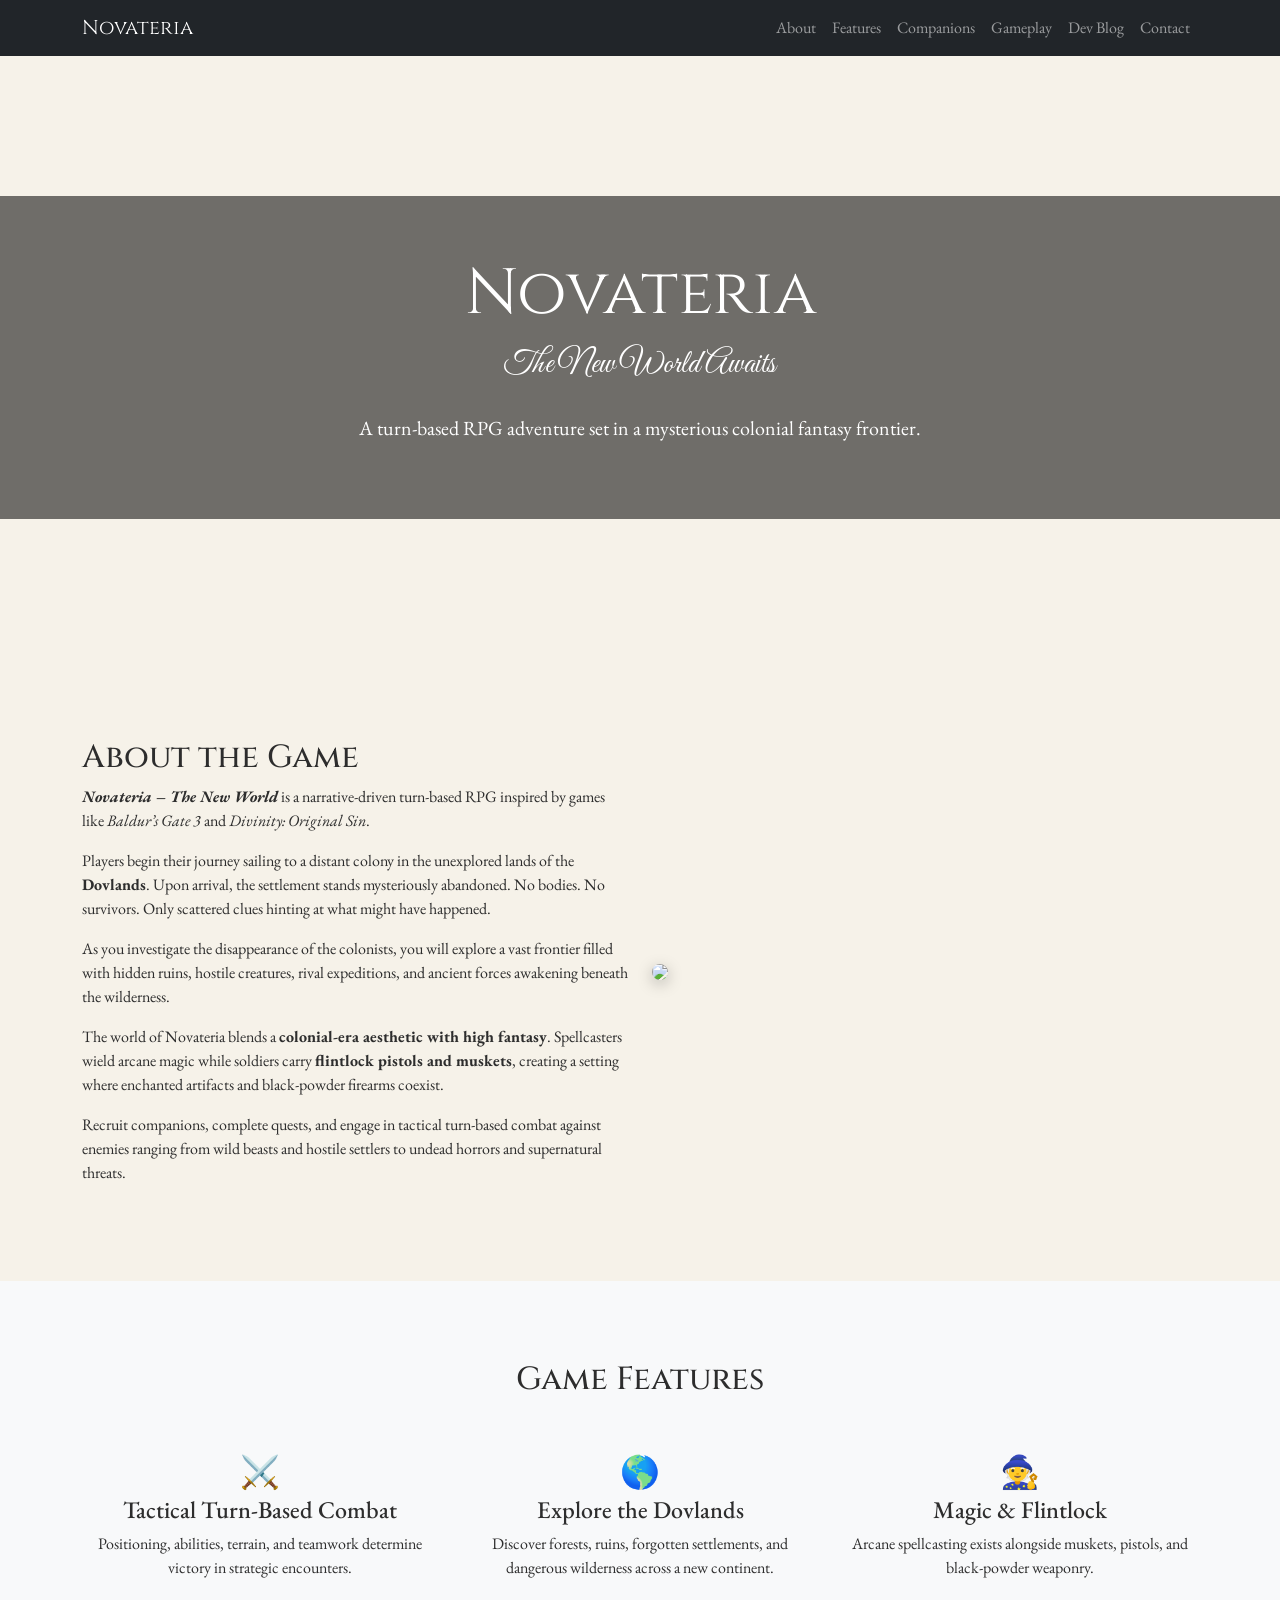
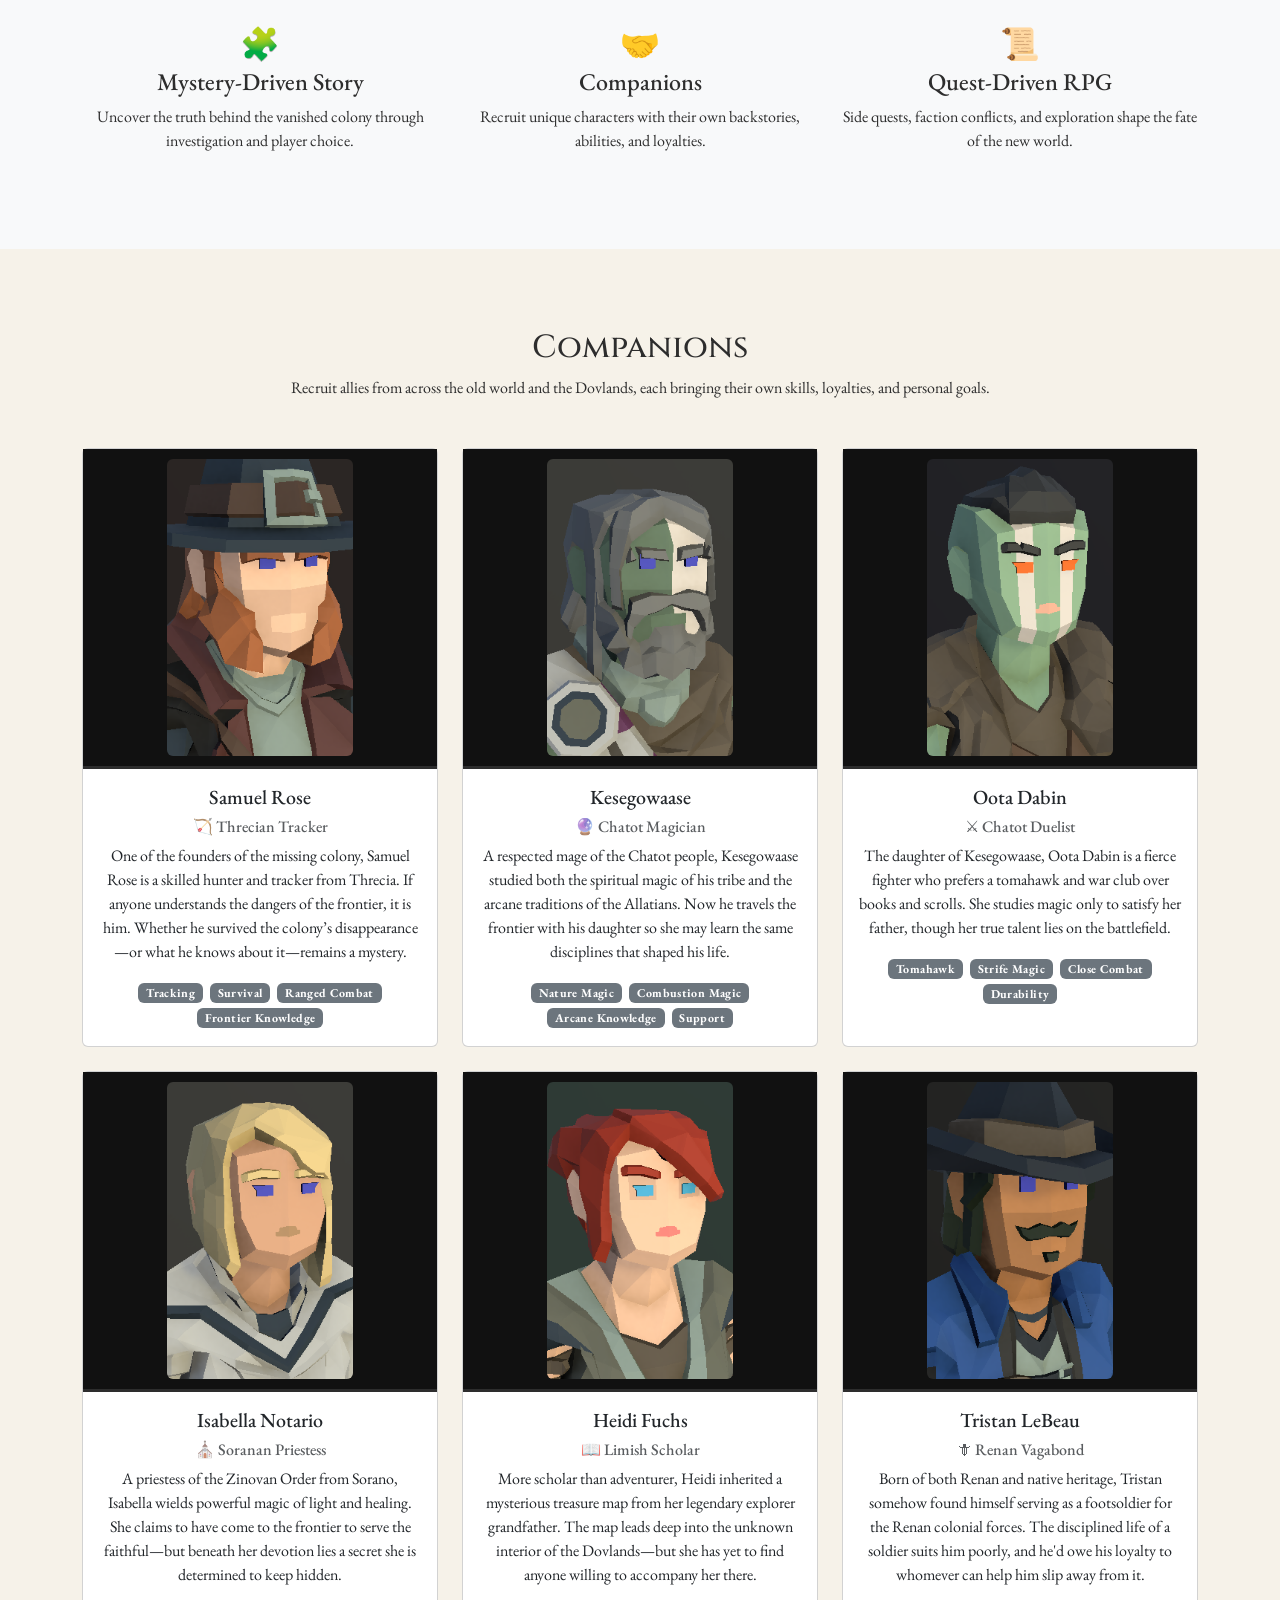
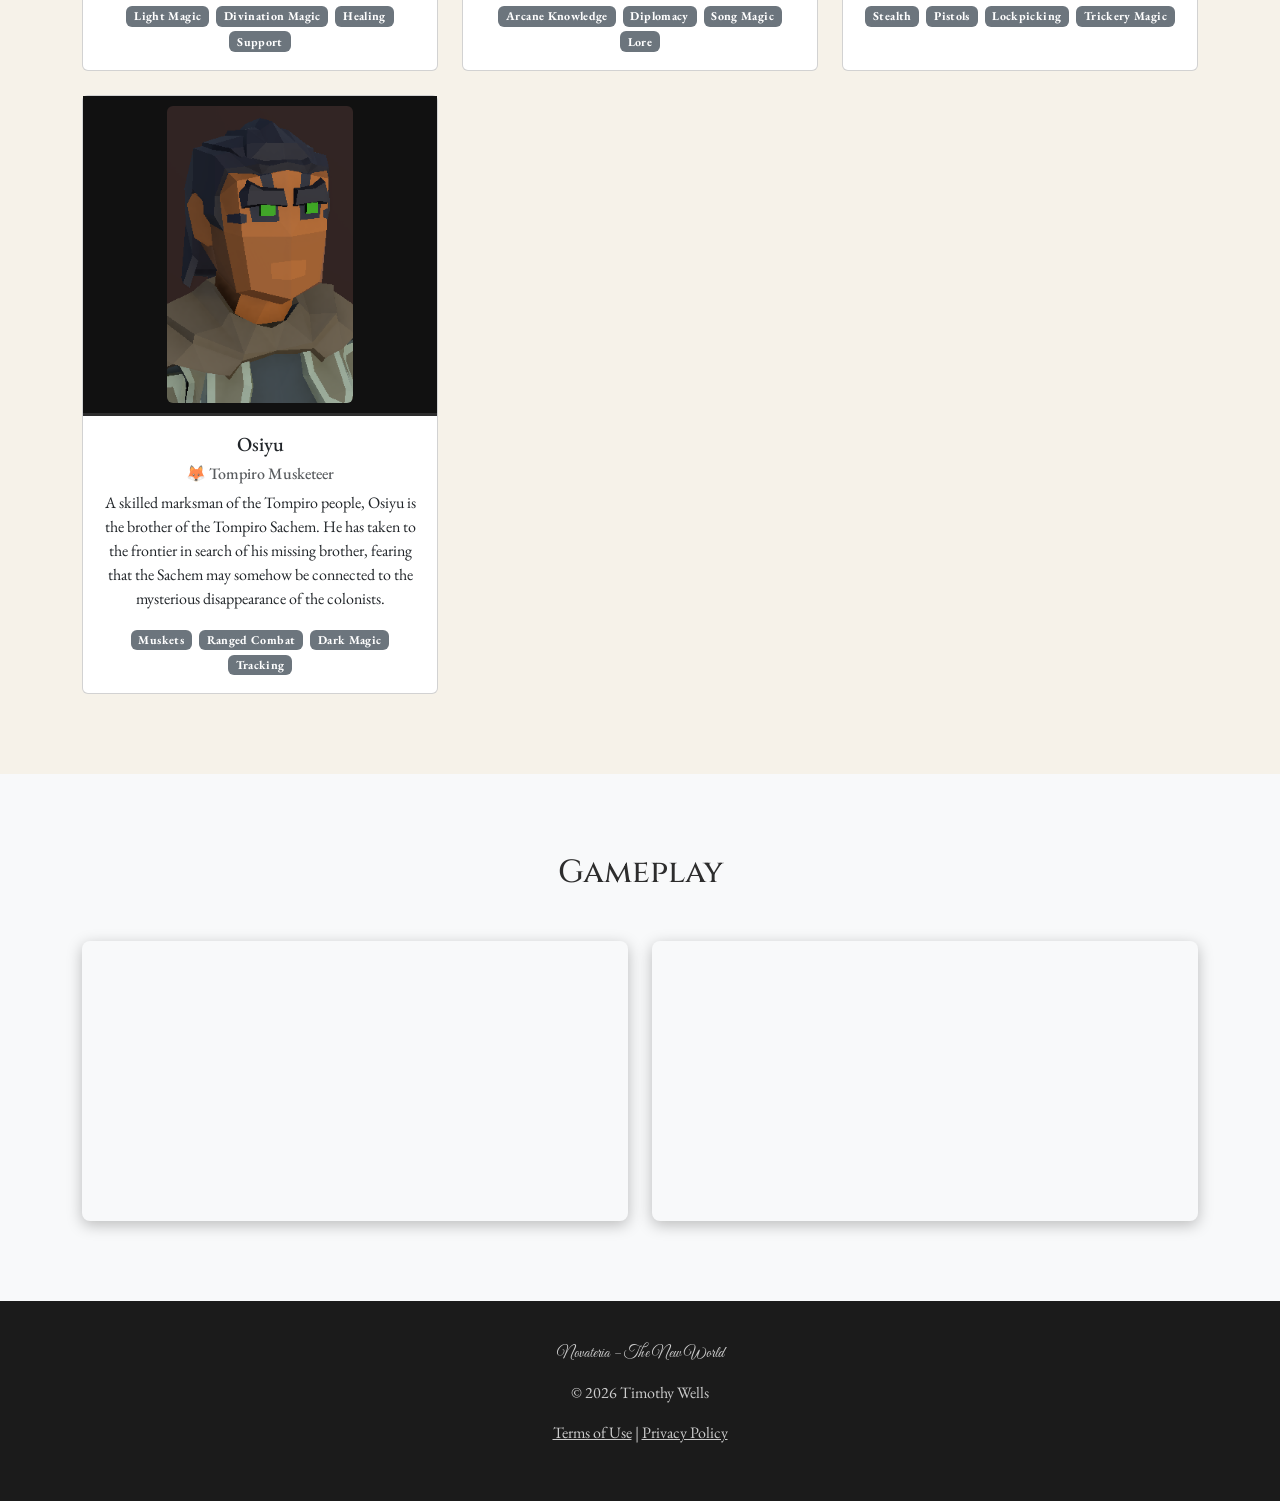
==== index.html @ a92d03b3 "FEATA" ====
<!DOCTYPE html>
<html lang="en">

<head>
    <meta charset="UTF-8">
    <meta name="viewport" content="width=device-width, initial-scale=1">

    <title>Novateria - The New World</title>

    <link href="https://cdn.jsdelivr.net/npm/bootstrap@5.3.2/dist/css/bootstrap.min.css" rel="stylesheet">

    <link
        href="https://fonts.googleapis.com/css2?family=Cinzel:wght@400;700&family=Great+Vibes&family=EB+Garamond:wght@400;600&display=swap"
        rel="stylesheet">

    <link rel="stylesheet" href="main.css">
</head>

<body>

    <!-- NAVBAR -->

    <nav class="navbar navbar-expand-lg navbar-dark bg-dark">
        <div class="container">

            <a class="navbar-brand" href="#">Novateria</a>

            <button class="navbar-toggler" type="button" data-bs-toggle="collapse" data-bs-target="#navmenu">
                <span class="navbar-toggler-icon"></span>
            </button>

            <div class="collapse navbar-collapse" id="navmenu">

                <ul class="navbar-nav ms-auto">
                    <li class="nav-item"><a class="nav-link" href="#about">About</a></li>
                    <li class="nav-item"><a class="nav-link" href="#features">Features</a></li>
                    <li class="nav-item"><a class="nav-link" href="#companions">Companions</a></li>
                    <li class="nav-item"><a class="nav-link" href="#videos">Gameplay</a></li>
                    <li class="nav-item"><a class="nav-link" href="#devblog">Dev Blog</a></li>
                    <li class="nav-item"><a class="nav-link" href="./html/contact.html">Contact</a></li>
                </ul>

            </div>
        </div>
    </nav>

    <!-- HERO -->

    <header class="hero">
        <div class="hero-overlay">

            <h1 class="display-3">Novateria</h1>
            <p class="tagline cursive">The New World Awaits</p>

            <p class="lead mt-4">
                A turn-based RPG adventure set in a mysterious colonial fantasy frontier.
            </p>

        </div>
    </header>

    <!-- ABOUT -->

    <section id="about" class="section">
        <div class="container">

            <div class="row align-items-center">

                <div class="col-md-6">

                    <h2>About the Game</h2>

                    <p>
                        <strong><i>Novateria – The New World</i></strong> is a narrative-driven turn-based RPG inspired
                        by games like <i>Baldur’s Gate 3</i> and <i>Divinity: Original Sin</i>.
                    </p>

                    <p>
                        Players begin their journey sailing to a distant colony in the unexplored lands
                        of the <strong>Dovlands</strong>. Upon arrival, the settlement stands mysteriously
                        abandoned. No bodies. No survivors. Only scattered clues hinting at what might
                        have happened.
                    </p>

                    <p>
                        As you investigate the disappearance of the colonists, you will explore a vast
                        frontier filled with hidden ruins, hostile creatures, rival expeditions, and
                        ancient forces awakening beneath the wilderness.
                    </p>

                    <p>
                        The world of Novateria blends a <b>colonial-era aesthetic with high fantasy</b>.
                        Spellcasters wield arcane magic while soldiers carry <b>flintlock pistols and
                            muskets</b>, creating a setting where enchanted artifacts and black-powder
                        firearms coexist.
                    </p>

                    <p>
                        Recruit companions, complete quests, and engage in tactical turn-based combat
                        against enemies ranging from wild beasts and hostile settlers to undead horrors
                        and supernatural threats.
                    </p>

                </div>

                <div class="col-md-6">
                    <img src="images/gameplay.jpg" class="img-fluid screenshot">
                </div>

            </div>

        </div>
    </section>

    <!-- FEATURES -->
    <section id="features" class="section bg-light">
        <div class="container text-center">
            <h2>Game Features</h2>
            <div class="row mt-5">
                <div class="col-md-4">
                    <div class="feature-icon">⚔️</div>
                    <h4>Tactical Turn-Based Combat</h4>
                    <p>Positioning, abilities, terrain, and teamwork determine victory in strategic encounters.</p>
                </div>
                <div class="col-md-4">
                    <div class="feature-icon">🌎</div>
                    <h4>Explore the Dovlands</h4>
                    <p>Discover forests, ruins, forgotten settlements, and dangerous wilderness across a new continent.
                    </p>
                </div>
                <div class="col-md-4">
                    <div class="feature-icon">🧙</div>
                    <h4>Magic & Flintlock</h4>
                    <p>Arcane spellcasting exists alongside muskets, pistols, and black-powder weaponry.</p>
                </div>
                <div class="col-md-4 mt-4">
                    <div class="feature-icon">🧩</div>
                    <h4>Mystery-Driven Story</h4>
                    <p>Uncover the truth behind the vanished colony through investigation and player choice.</p>
                </div>
                <div class="col-md-4 mt-4">
                    <div class="feature-icon">🤝</div>
                    <h4>Companions</h4>
                    <p>Recruit unique characters with their own backstories, abilities, and loyalties.</p>
                </div>
                <div class="col-md-4 mt-4">
                    <div class="feature-icon">📜</div>
                    <h4>Quest-Driven RPG</h4>
                    <p>Side quests, faction conflicts, and exploration shape the fate of the new world.</p>
                </div>
            </div>
        </div>
    </section>

    <!-- COMPANIONS -->

    <section id="companions" class="section">
        <div class="container text-center">

            <h2>Companions</h2>
            <p class="mb-5">Recruit allies from across the old world and the Dovlands, each bringing their own skills,
                loyalties, and personal goals.</p>

            <div class="row g-4">

                <!-- Samuel Rose -->

                <div class="col-12 col-sm-6 col-lg-4">
                    <div class="card companion-card h-100">

                        <div class="portrait-frame">
                            <img src="img/portrait_samuelrose.png">
                        </div>

                        <div class="card-body">

                            <h5 class="card-title">Samuel Rose</h5>
                            <h6 class="text-muted">🏹 Threcian Tracker</h6>

                            <p class="card-text">
                                One of the founders of the missing colony, Samuel Rose is a skilled hunter and tracker
                                from Threcia.
                                If anyone understands the dangers of the frontier, it is him. Whether he survived the
                                colony’s disappearance
                                —or what he knows about it—remains a mystery.
                            </p>

                            <div class="mt-3">
                                <span class="badge bg-secondary">Tracking</span>
                                <span class="badge bg-secondary">Survival</span>
                                <span class="badge bg-secondary">Ranged Combat</span>
                                <span class="badge bg-secondary">Frontier Knowledge</span>
                            </div>

                        </div>
                    </div>
                </div>

                <!-- Kesegowaase -->

                <div class="col-12 col-sm-6 col-lg-4">
                    <div class="card companion-card h-100">

                        <div class="portrait-frame">
                            <img src="img/portrait_kesegowaase.png">
                        </div>

                        <div class="card-body">

                            <h5 class="card-title">Kesegowaase</h5>
                            <h6 class="text-muted">🔮 Chatot Magician</h6>

                            <p class="card-text">
                                A respected mage of the Chatot people, Kesegowaase studied both the spiritual magic of
                                his tribe and the
                                arcane traditions of the Allatians. Now he travels the frontier with his daughter so she
                                may learn the same
                                disciplines that shaped his life.
                            </p>

                            <div class="mt-3">
                                <span class="badge bg-secondary">Nature Magic</span>
                                <span class="badge bg-secondary">Combustion Magic</span>
                                <span class="badge bg-secondary">Arcane Knowledge</span>
                                <span class="badge bg-secondary">Support</span>
                            </div>

                        </div>
                    </div>
                </div>

                <!-- Oota Dabin -->

                <div class="col-12 col-sm-6 col-lg-4">
                    <div class="card companion-card h-100">

                        <div class="portrait-frame">
                            <img src="img/portrait_ootadabin.png">
                        </div>

                        <div class="card-body">

                            <h5 class="card-title">Oota Dabin</h5>
                            <h6 class="text-muted">⚔ Chatot Duelist</h6>

                            <p class="card-text">
                                The daughter of Kesegowaase, Oota Dabin is a fierce fighter who prefers a tomahawk and
                                war club over books
                                and scrolls. She studies magic only to satisfy her father, though her true talent lies
                                on the battlefield.
                            </p>

                            <div class="mt-3">
                                <span class="badge bg-secondary">Tomahawk</span>
                                <span class="badge bg-secondary">Strife Magic</span>
                                <span class="badge bg-secondary">Close Combat</span>
                                <span class="badge bg-secondary">Durability</span>
                            </div>

                        </div>
                    </div>
                </div>

                <!-- Isabella -->

                <div class="col-12 col-sm-6 col-lg-4">
                    <div class="card companion-card h-100">

                        <div class="portrait-frame">
                            <img src="img/portrait_isabellanotario.png">
                        </div>

                        <div class="card-body">

                            <h5 class="card-title">Isabella Notario</h5>
                            <h6 class="text-muted">⛪ Soranan Priestess</h6>

                            <p class="card-text">
                                A priestess of the Zinovan Order from Sorano, Isabella wields powerful magic of light
                                and healing.
                                She claims to have come to the frontier to serve the faithful—but beneath her devotion
                                lies a secret
                                she is determined to keep hidden.
                            </p>

                            <div class="mt-3">
                                <span class="badge bg-secondary">Light Magic</span>
                                <span class="badge bg-secondary">Divination Magic</span>
                                <span class="badge bg-secondary">Healing</span>
                                <span class="badge bg-secondary">Support</span>
                            </div>

                        </div>
                    </div>
                </div>

                <!-- Heidi -->

                <div class="col-12 col-sm-6 col-lg-4">
                    <div class="card companion-card h-100">

                        <div class="portrait-frame">
                            <img src="img/portrait_heidifuchs.png">
                        </div>

                        <div class="card-body">

                            <h5 class="card-title">Heidi Fuchs</h5>
                            <h6 class="text-muted">📖 Limish Scholar</h6>

                            <p class="card-text">
                                More scholar than adventurer, Heidi inherited a mysterious treasure map from her
                                legendary explorer
                                grandfather. The map leads deep into the unknown interior of the Dovlands—but she has
                                yet to find
                                anyone willing to accompany her there.
                            </p>

                            <div class="mt-3">
                                <span class="badge bg-secondary">Arcane Knowledge</span>
                                <span class="badge bg-secondary">Diplomacy</span>
                                <span class="badge bg-secondary">Song Magic</span>
                                <span class="badge bg-secondary">Lore</span>
                            </div>

                        </div>
                    </div>
                </div>

                <!-- Tristan -->

                <div class="col-12 col-sm-6 col-lg-4">
                    <div class="card companion-card h-100">

                        <div class="portrait-frame">
                            <img src="img/portrait_tristanlebeau.png">
                        </div>

                        <div class="card-body">

                            <h5 class="card-title">Tristan LeBeau</h5>
                            <h6 class="text-muted">🗡 Renan Vagabond</h6>

                            <p class="card-text">
                                Born of both Renan and native heritage, Tristan somehow found himself serving as a
                                footsoldier
                                for the Renan colonial forces. The disciplined life of a soldier suits him poorly, and
                                he'd owe his loyalty to whomever can help him slip away from it.
                            </p>

                            <div class="mt-3">
                                <span class="badge bg-secondary">Stealth</span>
                                <span class="badge bg-secondary">Pistols</span>
                                <span class="badge bg-secondary">Lockpicking</span>
                                <span class="badge bg-secondary">Trickery Magic</span>
                            </div>

                        </div>
                    </div>
                </div>

                <!-- Osiyu -->

                <div class="col-12 col-sm-6 col-lg-4">
                    <div class="card companion-card h-100">

                        <div class="portrait-frame">
                            <img src="img/portrait_osiyu.png">
                        </div>

                        <div class="card-body">

                            <h5 class="card-title">Osiyu</h5>
                            <h6 class="text-muted">🦊 Tompiro Musketeer</h6>

                            <p class="card-text">
                                A skilled marksman of the Tompiro people, Osiyu is the brother of the Tompiro Sachem.
                                He has taken to the frontier in search of his missing brother, fearing that the Sachem
                                may somehow be connected to the mysterious disappearance of the colonists.
                            </p>

                            <div class="mt-3">
                                <span class="badge bg-secondary">Muskets</span>
                                <span class="badge bg-secondary">Ranged Combat</span>
                                <span class="badge bg-secondary">Dark Magic</span>
                                <span class="badge bg-secondary">Tracking</span>
                            </div>

                        </div>
                    </div>
                </div>

            </div>
        </div>
    </section>

    <!-- GAMEPLAY VIDEOS -->

    <section id="videos" class="section bg-light">
        <div class="container text-center">

            <h2>Gameplay</h2>

            <div class="row mt-5">

                <div class="col-md-6">
                    <div class="video-frame">
                        <video class="w-100" autoplay muted loop playsinline>
                            <source src="videos/gameplay1.mp4" type="video/mp4">
                        </video>
                    </div>
                </div>

                <div class="col-md-6">
                    <div class="video-frame">
                        <video class="w-100" autoplay muted loop playsinline>
                            <source src="videos/gameplay2.mp4" type="video/mp4">
                        </video>
                    </div>
                </div>

            </div>

        </div>
    </section>

    <!-- DEV BLOG -->

    <!-- <section id="devblog" class="section">
<div class="container">

<h2 class="text-center">Development Blog</h2>

<div class="row mt-5">

<div class="col-md-4">
<div class="card blog-card">
<img src="images/dev1.jpg" class="card-img-top">
<div class="card-body">
<h5 class="card-title">Designing the Dovlands</h5>
<p class="card-text">How the game's world blends colonial exploration with fantasy magic.</p>
</div>
</div>
</div>

<div class="col-md-4">
<div class="card blog-card">
<img src="images/dev2.jpg" class="card-img-top">
<div class="card-body">
<h5 class="card-title">Building Turn-Based Combat</h5>
<p class="card-text">A look at the systems behind positioning, abilities, and tactics.</p>
</div>
</div>
</div>

<div class="col-md-4">
<div class="card blog-card">
<img src="images/dev3.jpg" class="card-img-top">
<div class="card-body">
<h5 class="card-title">Companion Writing</h5>
<p class="card-text">How companions are designed to shape the narrative.</p>
</div>
</div>
</div>

</div>

</div>
</section> -->

    <!-- FOOTER -->

    <footer>
        <div class="container text-center">

            <p class="cursive">Novateria – The New World</p>
            <p>© 2026 Timothy Wells</p>
            <p><a href='./html/terms.html'>Terms of Use</a> | <a href='./html/privacy.html'>Privacy Policy</a></p>

        </div>
    </footer>

    <script src="https://code.jquery.com/jquery-3.7.1.min.js"></script>
    <script src="https://cdn.jsdelivr.net/npm/bootstrap@5.3.2/dist/js/bootstrap.bundle.min.js"></script>

    <script src="./script.js">
    </script>

</body>

</html>
---- main.css ----
body{
    font-family:'EB Garamond', serif;
    background:#f6f2e9;
    color:#2d2d2d;
}

h1,h2,h3{
    font-family:'Cinzel', serif;
}

.cursive{
    font-family:'Great Vibes', cursive;
}

.hero{
    background-image:url("img/hero.jpg");
    background-size:cover;
    background-position:center;
    color:white;
    padding:140px 0;
    text-align:center;
}

.hero-overlay{
    background:rgba(0,0,0,0.55);
    padding:60px;
}

.section{
    padding:80px 0;
}

.screenshot{
    border-radius:8px;
    box-shadow:0 4px 15px rgba(0,0,0,0.25);
}

.video-frame{
    border-radius:8px;
    overflow:hidden;
    box-shadow:0 4px 15px rgba(0,0,0,0.25);
}

.feature-icon{
    font-size:2rem;
}

.companion-card img{
    border-radius:6px;
}

footer{
    background:#1b1b1b;
    color:#ccc;
    padding:40px;
}
footer a {
    color:#ccc;
}

.navbar-brand{
    font-family:'Cinzel', serif;
}

.tagline{
    font-size:2rem;
}

.blog-card{
    border:none;
    box-shadow:0 4px 15px rgba(0,0,0,0.15);
}

.companion-card .badge{
margin:2px;
font-size:0.75rem;
letter-spacing:0.03em;
}

/* Portrait frame */
.companion-card .portrait-frame{
height:320px;
background:#111;
display:flex;
align-items:center;
justify-content:center;
padding:10px;
}

/* Portrait image behavior */
.companion-card .portrait-frame img{
height:100%;
width:auto;
max-width:100%;
object-fit:contain;
border-radius:6px;
}

.portrait-frame{
border-bottom:3px solid #2d2d2d;
}

#contact .card{
border:none;
box-shadow:0 4px 15px rgba(0,0,0,0.15);
}
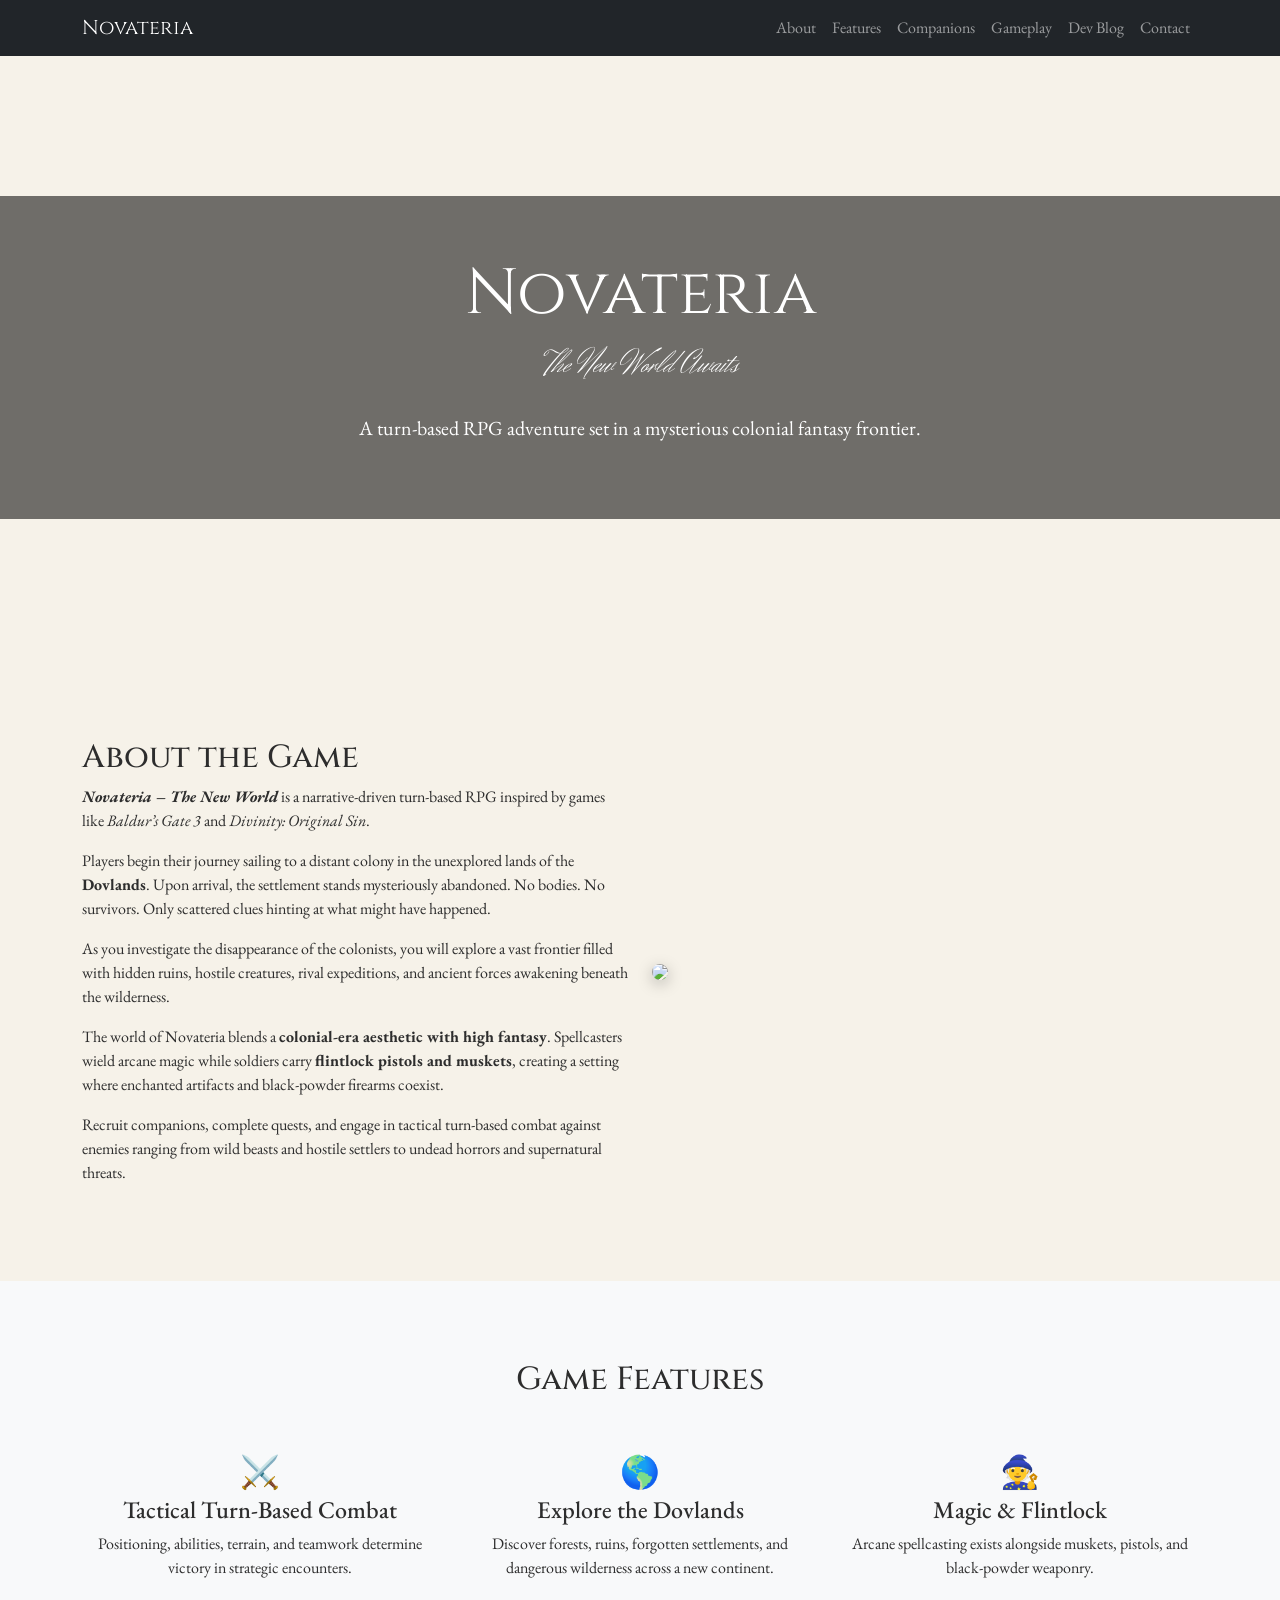
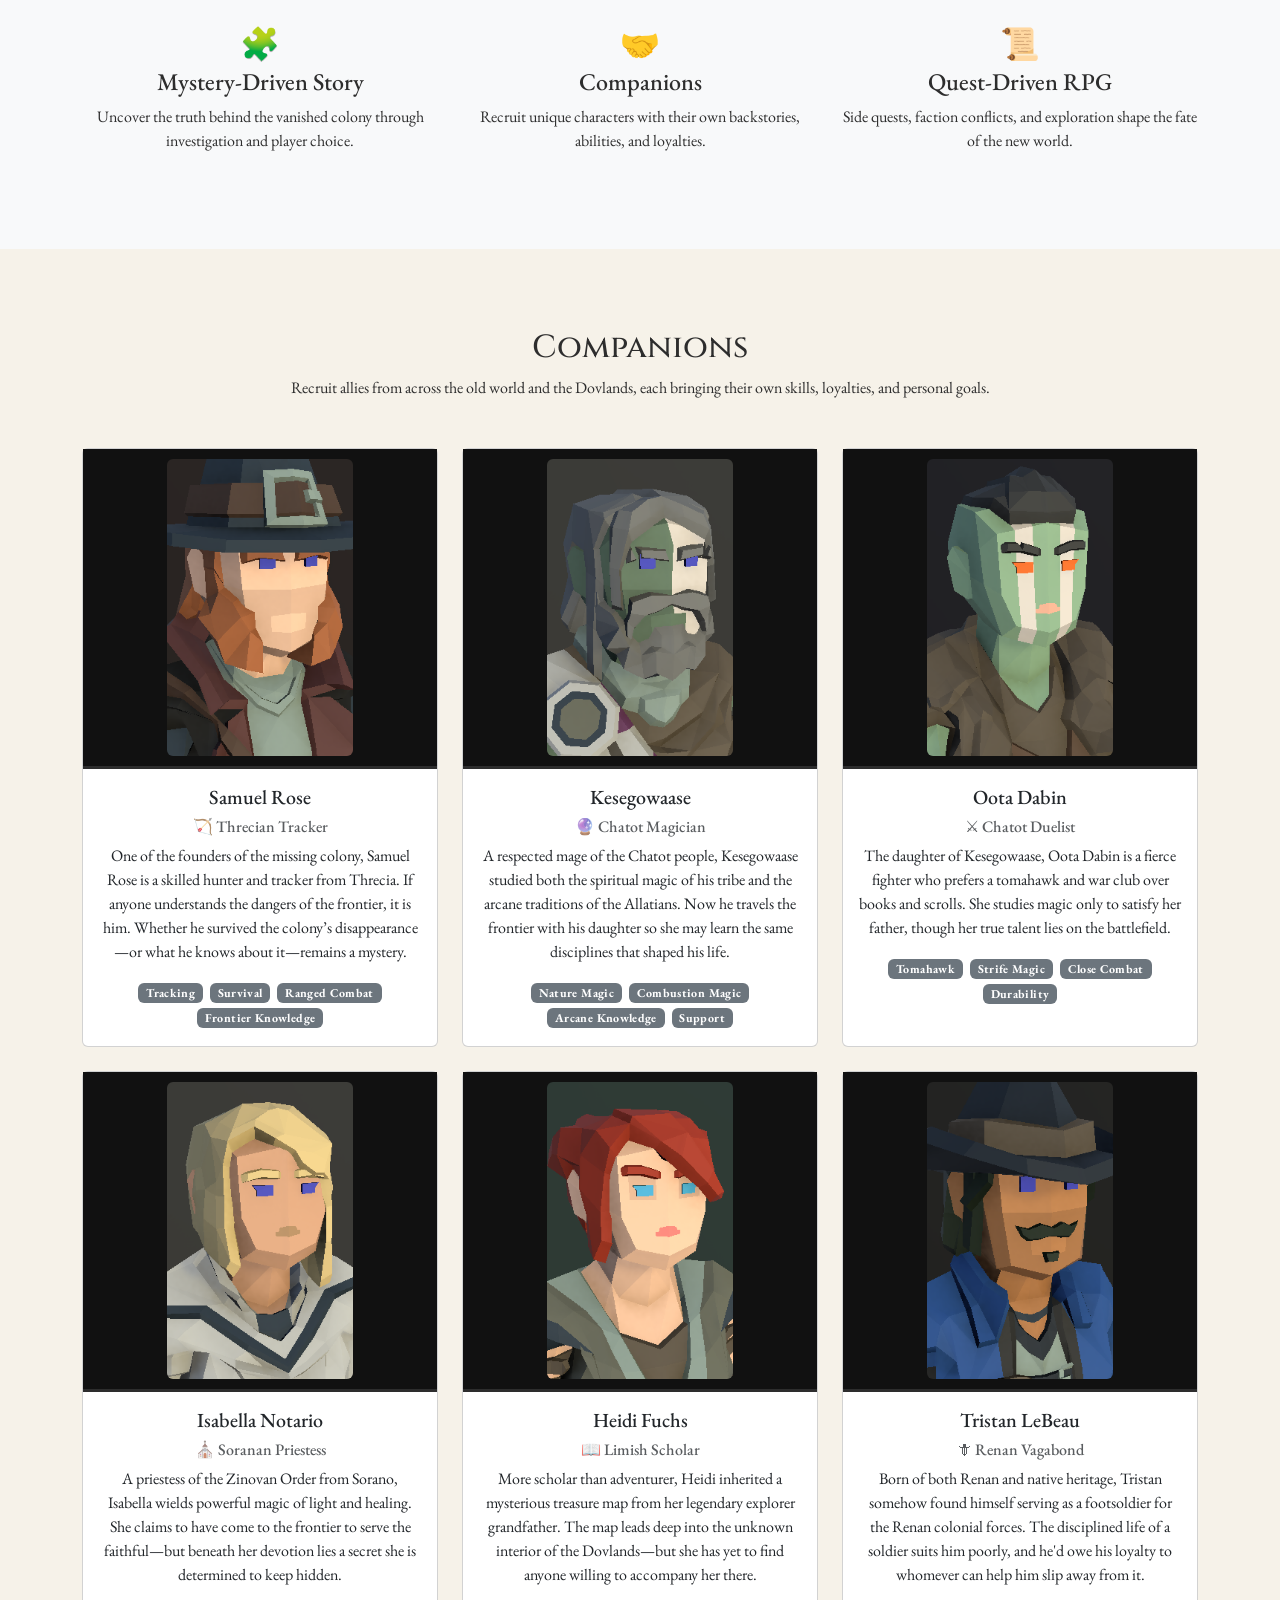
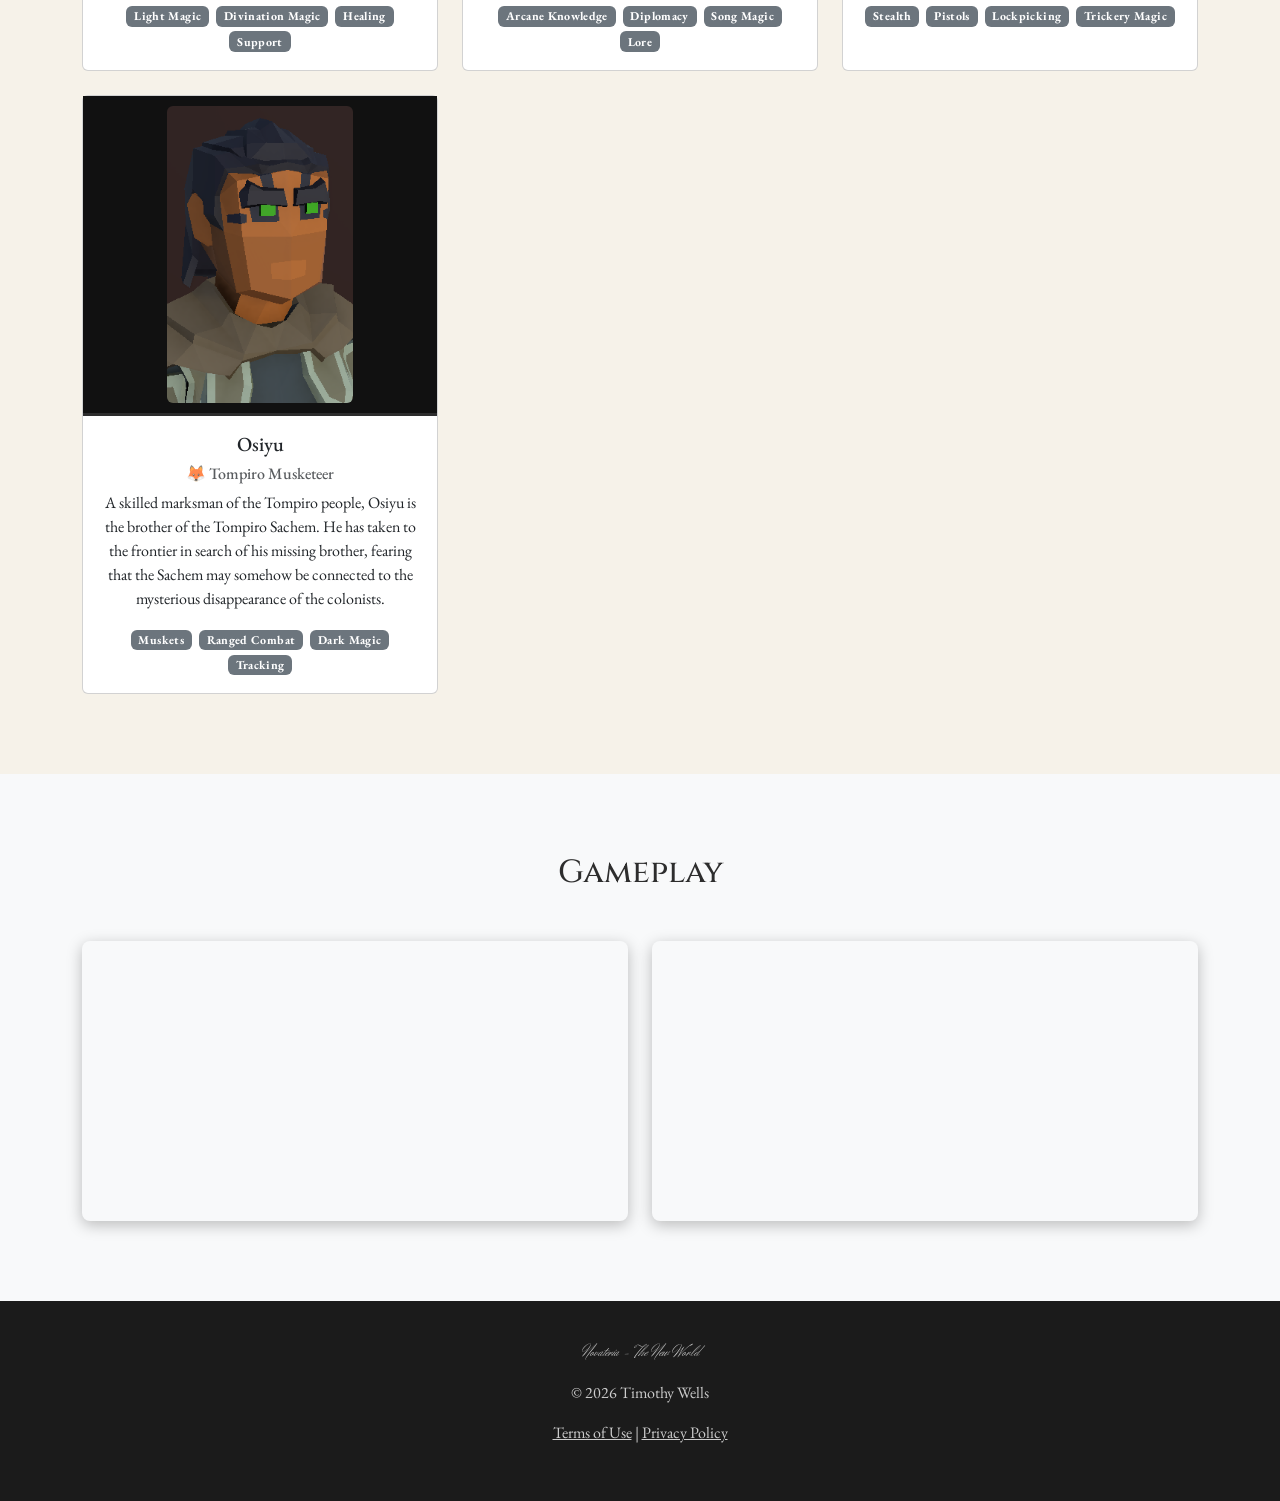
==== commit 42b0063c: "font" ====
--- a/index.html
+++ b/index.html
@@ -9,9 +9,7 @@
 
     <link href="https://cdn.jsdelivr.net/npm/bootstrap@5.3.2/dist/css/bootstrap.min.css" rel="stylesheet">
 
-    <link
-        href="https://fonts.googleapis.com/css2?family=Cinzel:wght@400;700&family=Great+Vibes&family=EB+Garamond:wght@400;600&display=swap"
-        rel="stylesheet">
+<link href="https://fonts.googleapis.com/css2?family=Cinzel:wght@400;700&family=Herr+Von+Muellerhoff&family=EB+Garamond:wght@400;600&display=swap" rel="stylesheet">
 
     <link rel="stylesheet" href="main.css">
 </head>
--- a/main.css
+++ b/main.css
@@ -10,7 +10,7 @@
 }
 
 .cursive{
-    font-family:'Great Vibes', cursive;
+    font-family:'Herr Von Muellerhoff', cursive;
 }
 
 .hero{
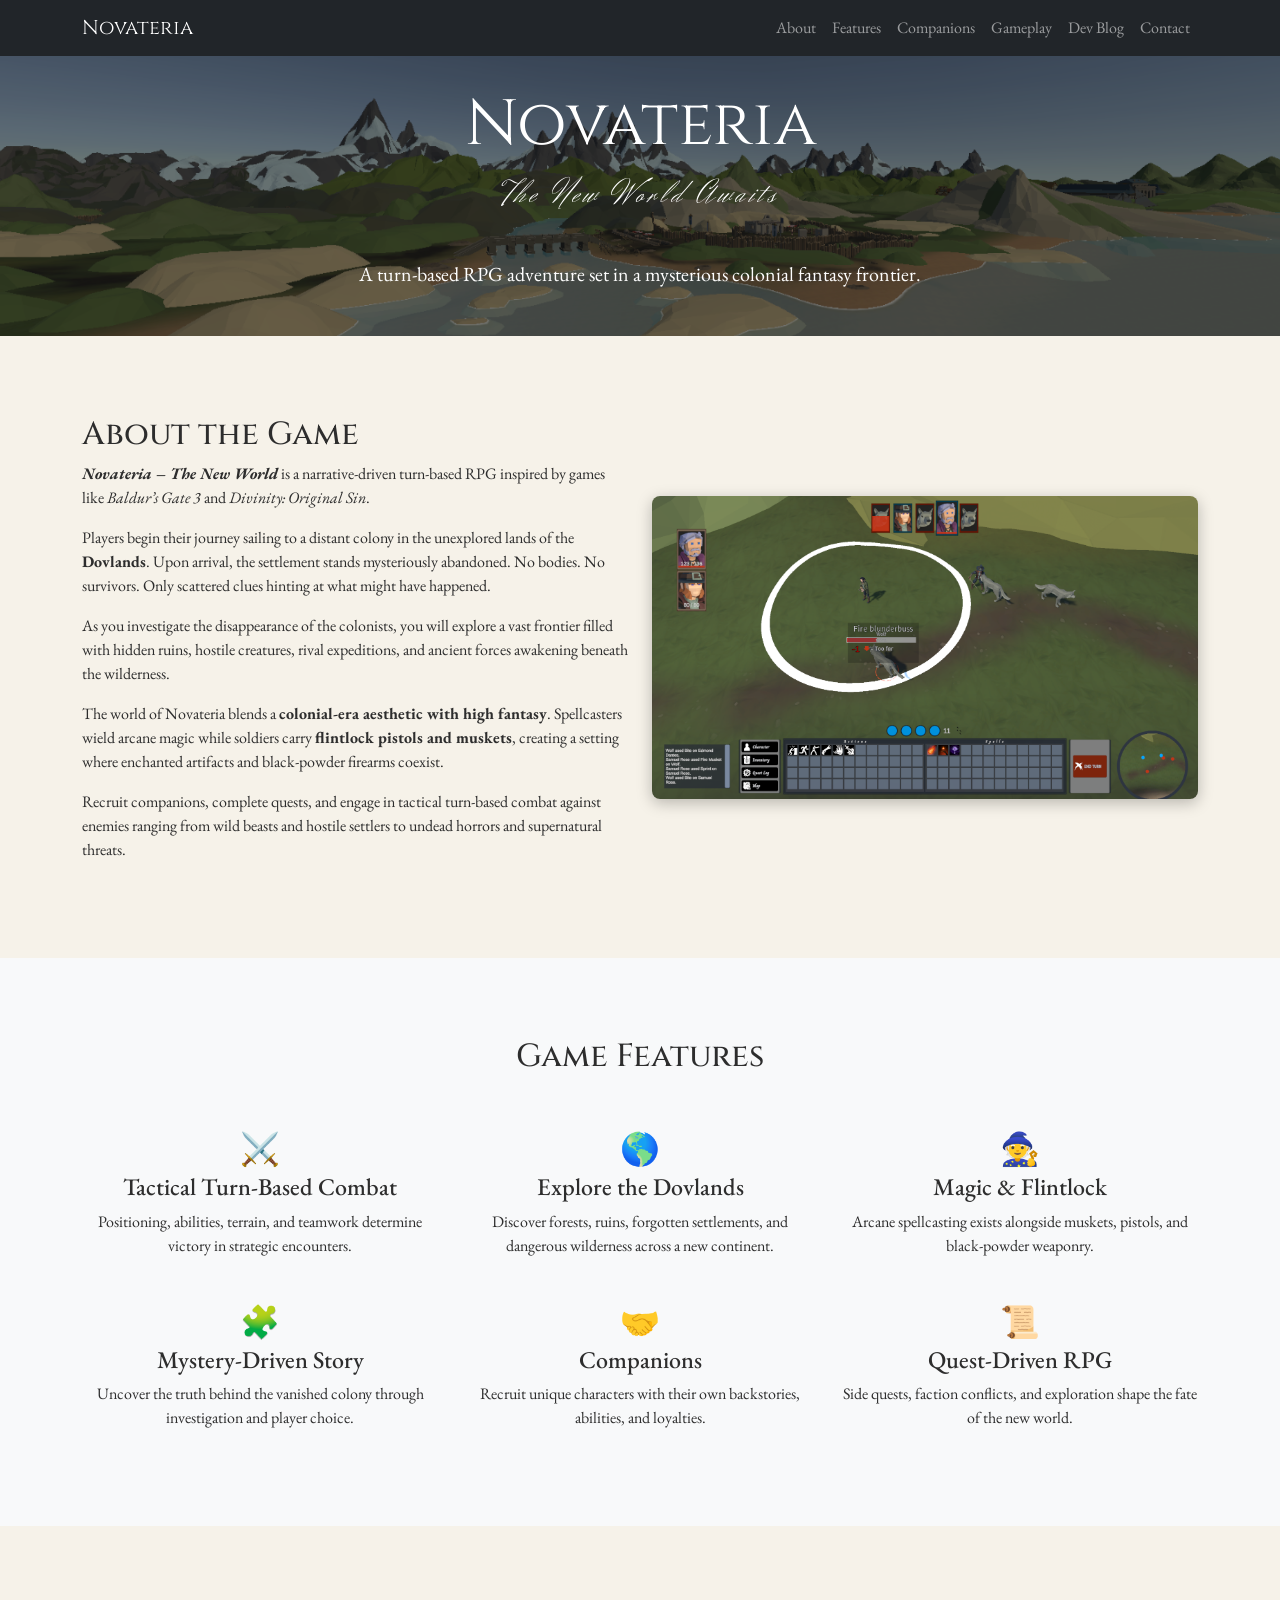
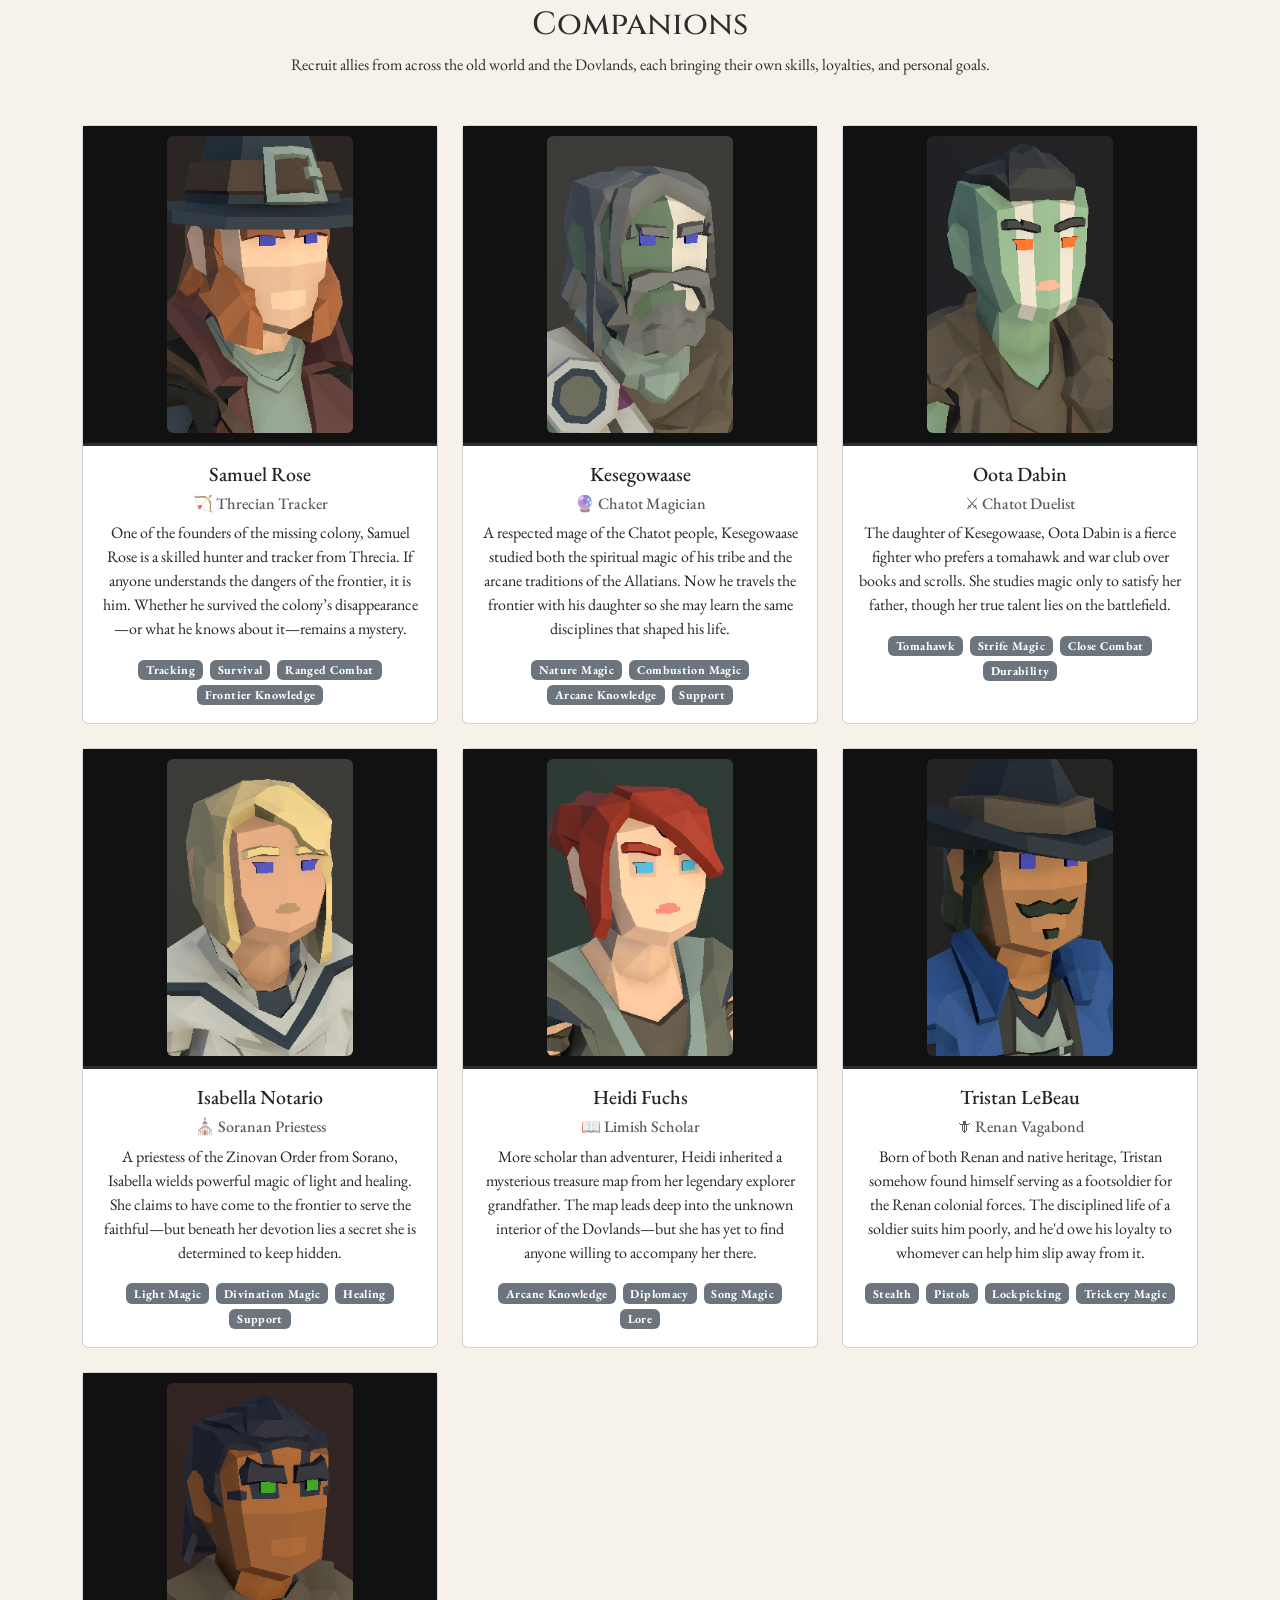
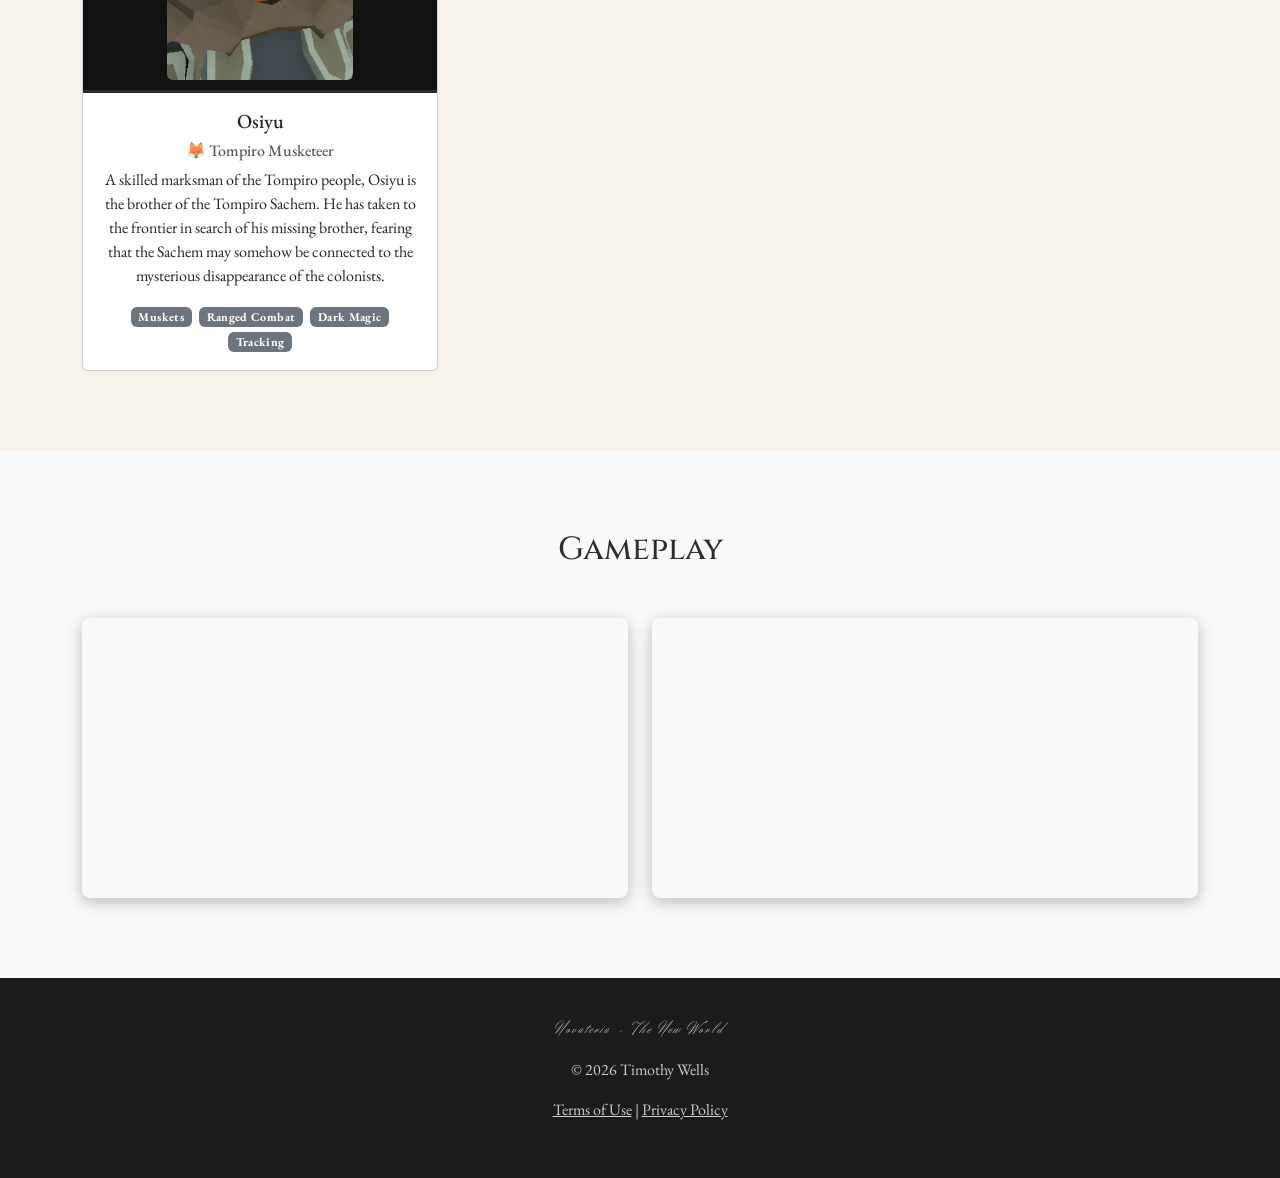
==== commit 8624bbd2: "vids & img" ====
--- a/index.html
+++ b/index.html
@@ -102,7 +102,7 @@
                 </div>
 
                 <div class="col-md-6">
-                    <img src="images/gameplay.jpg" class="img-fluid screenshot">
+                    <img src="img/screenshot4.png" class="img-fluid screenshot">
                 </div>
 
             </div>
@@ -404,7 +404,7 @@
                 <div class="col-md-6">
                     <div class="video-frame">
                         <video class="w-100" autoplay muted loop playsinline>
-                            <source src="videos/gameplay1.mp4" type="video/mp4">
+                            <source src="vid/storydemo1.mov" type="video/mp4">
                         </video>
                     </div>
                 </div>
@@ -412,7 +412,7 @@
                 <div class="col-md-6">
                     <div class="video-frame">
                         <video class="w-100" autoplay muted loop playsinline>
-                            <source src="videos/gameplay2.mp4" type="video/mp4">
+                            <source src="vid/mechdemo1.mov" type="video/mp4">
                         </video>
                     </div>
                 </div>
--- a/main.css
+++ b/main.css
@@ -11,19 +11,34 @@
 
 .cursive{
     font-family:'Herr Von Muellerhoff', cursive;
+    letter-spacing: 0.13em;
 }
 
 .hero{
-    background-image:url("img/hero.jpg");
+    background-image:url("img/screenshot3.png");
     background-size:cover;
     background-position:center;
     color:white;
+    text-align:center;
+
+    position:relative;
     padding:140px 0;
-    text-align:center;
 }
 
 .hero-overlay{
     background:rgba(0,0,0,0.55);
+
+    position:absolute;
+    top:0;
+    left:0;
+    width:100%;
+    height:100%;
+
+    display:flex;
+    flex-direction:column;
+    justify-content:center;
+    align-items:center;
+
     padding:60px;
 }
 
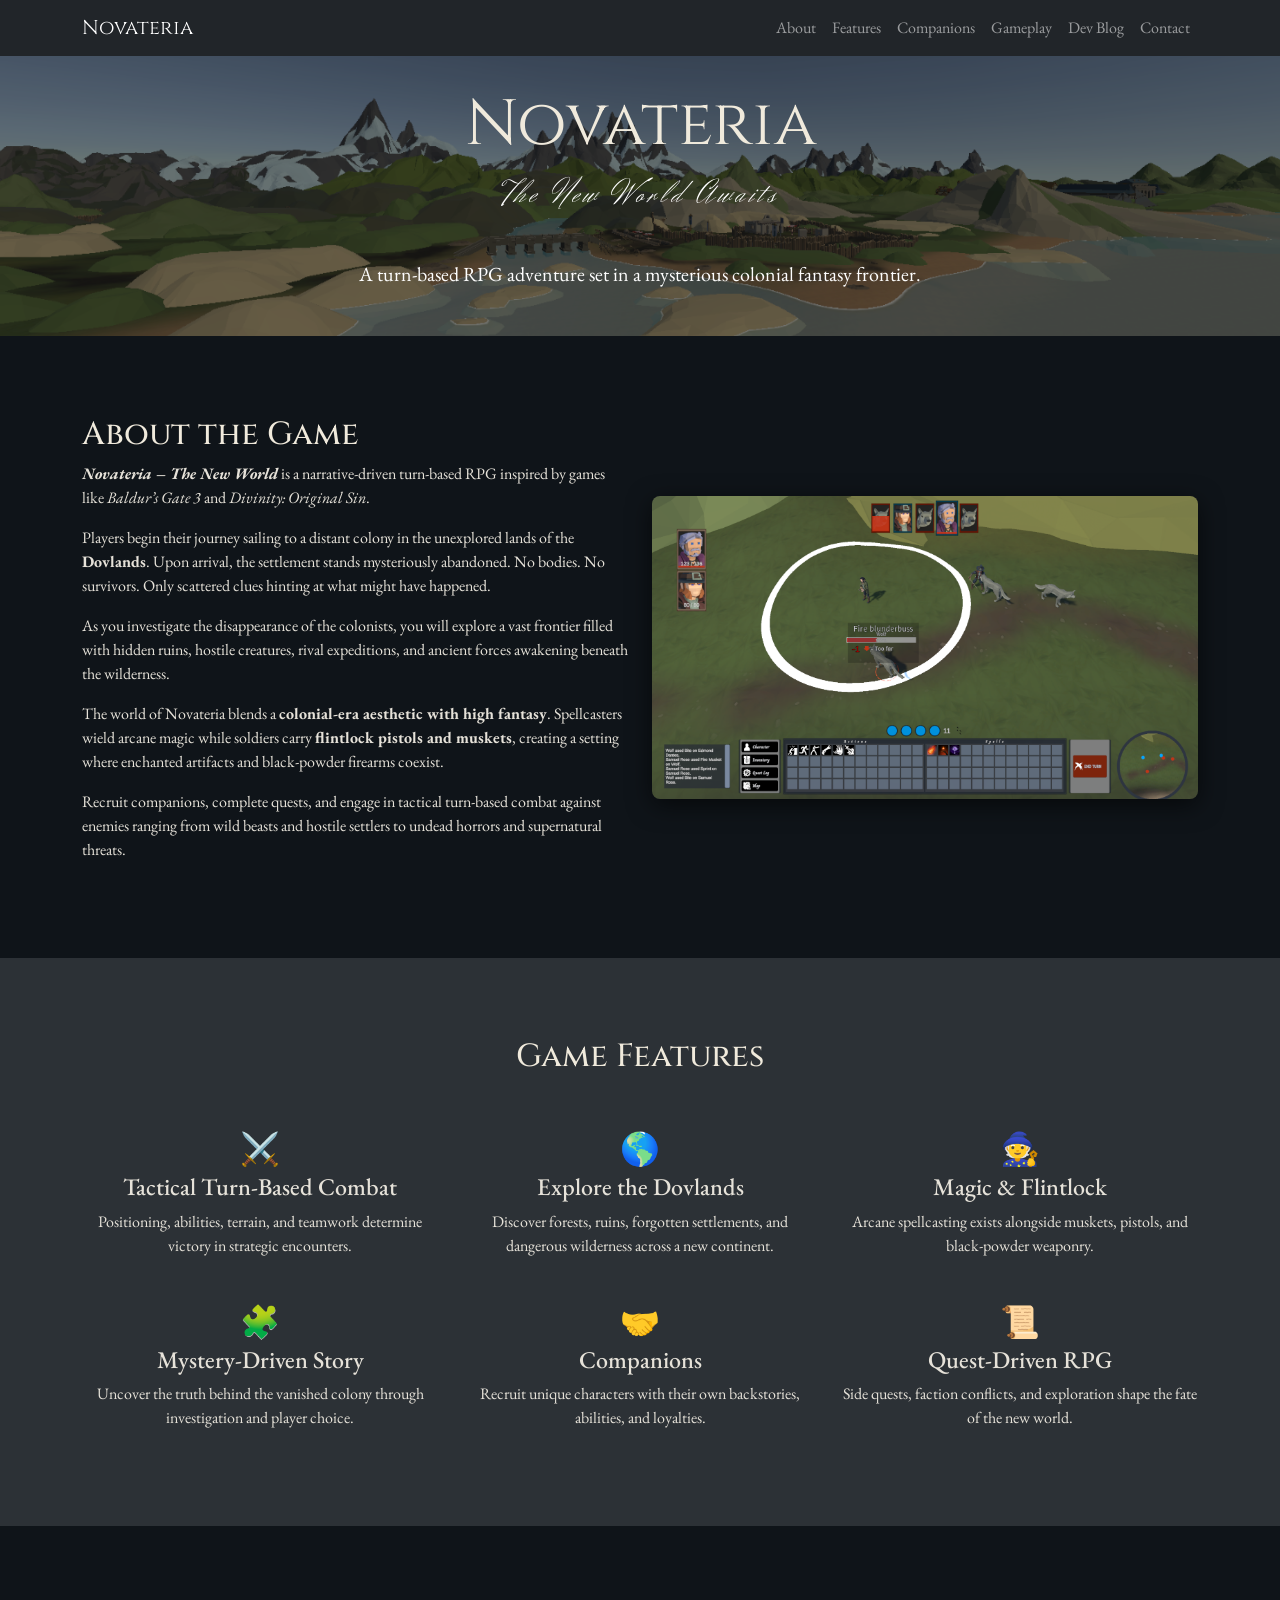
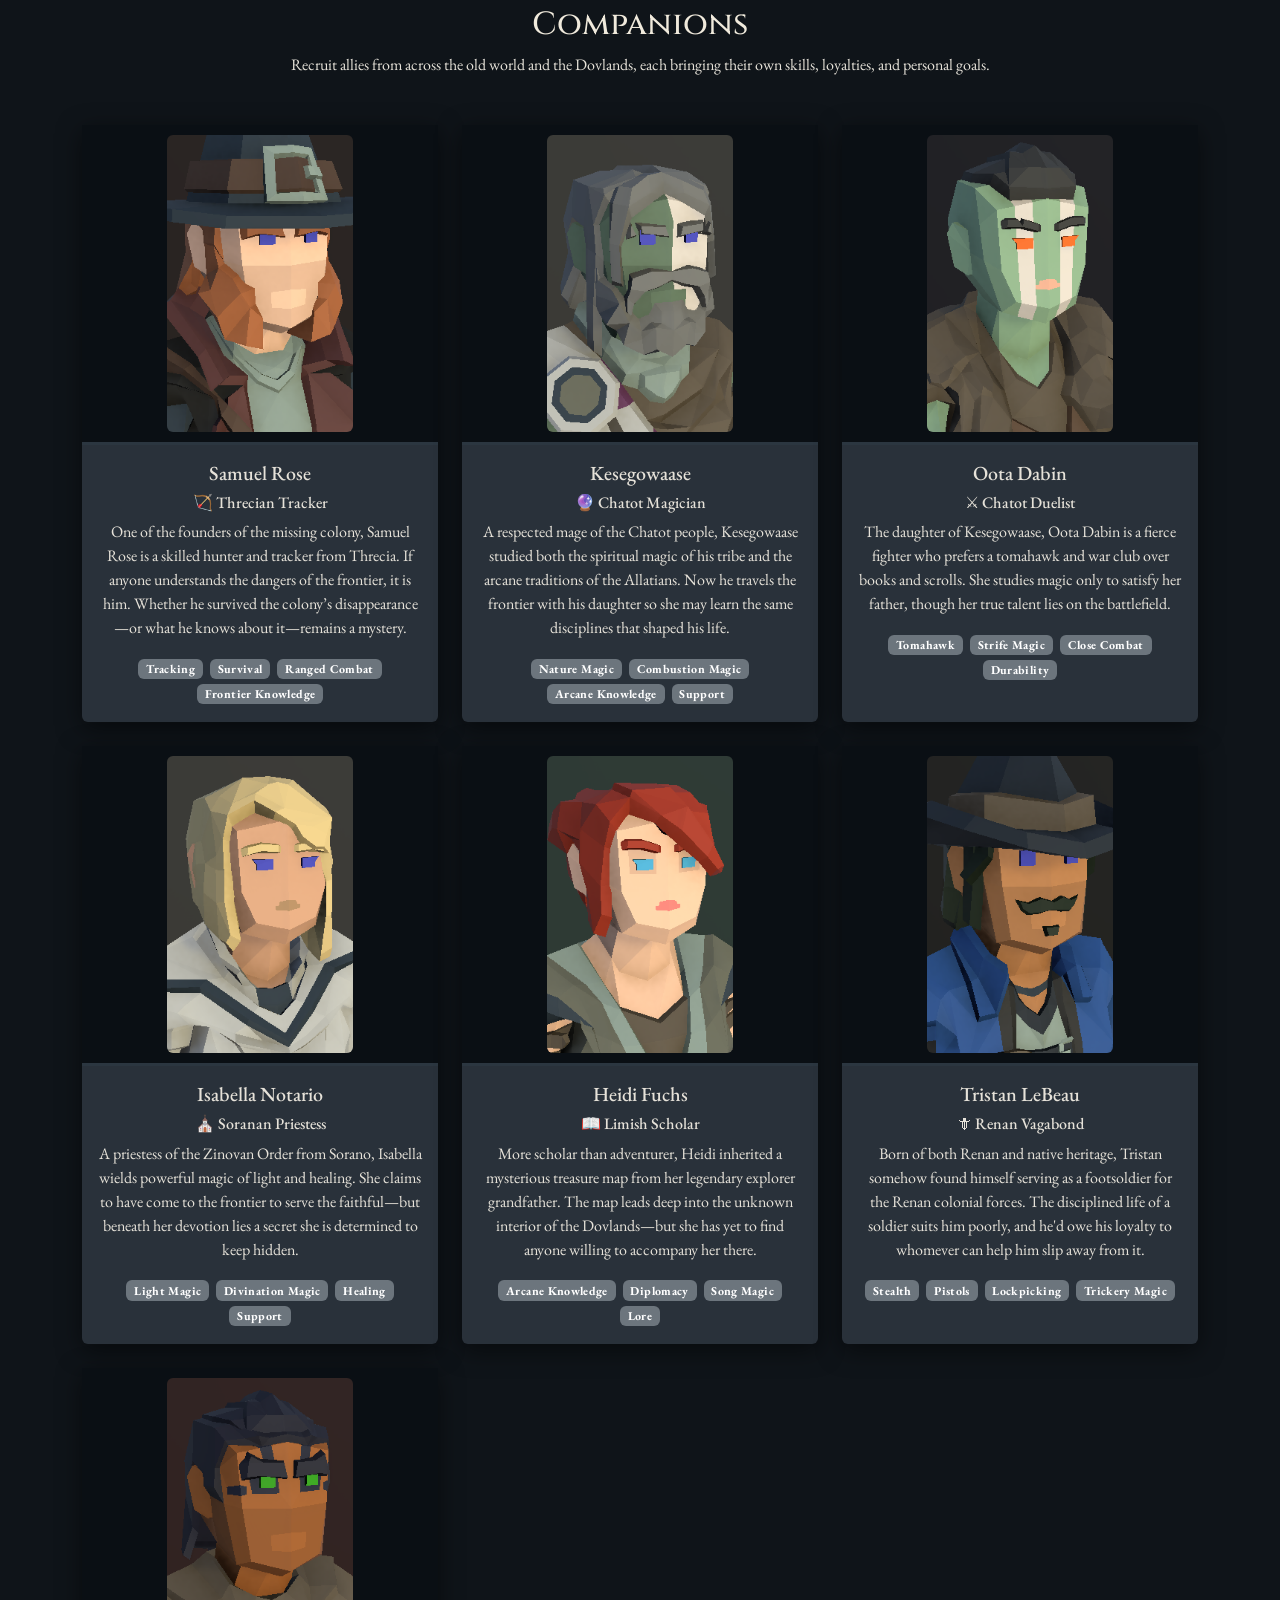
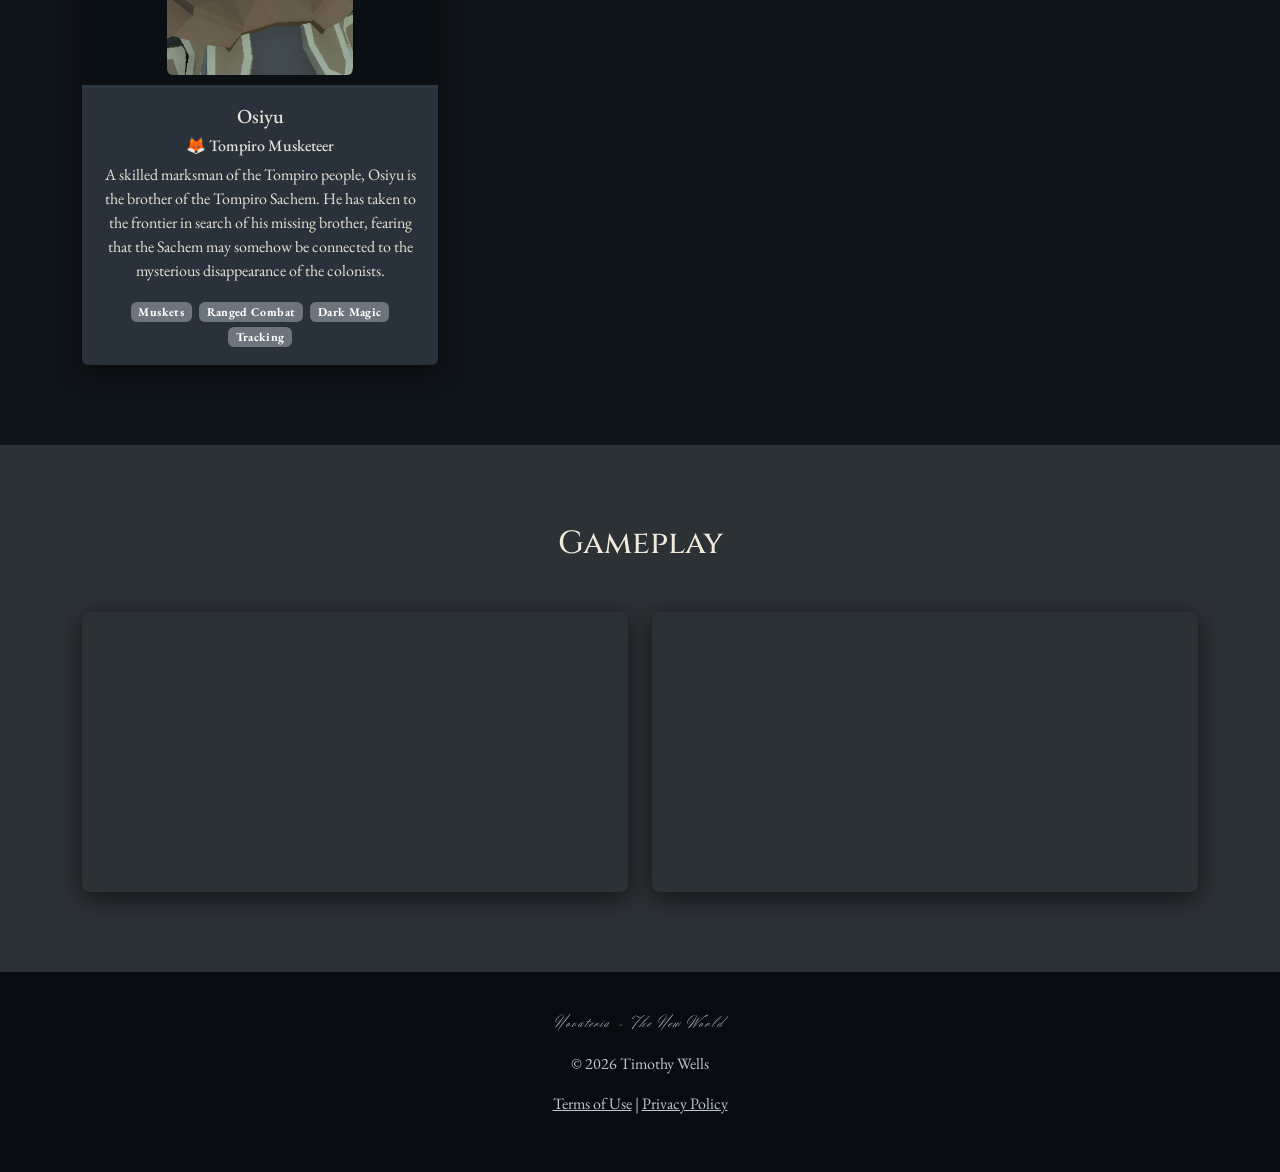
==== commit a9b3ec4b: "so it goes" ====
--- a/index.html
+++ b/index.html
@@ -111,7 +111,7 @@
     </section>
 
     <!-- FEATURES -->
-    <section id="features" class="section bg-light">
+    <section id="features" class="section">
         <div class="container text-center">
             <h2>Game Features</h2>
             <div class="row mt-5">
@@ -173,7 +173,7 @@
                         <div class="card-body">
 
                             <h5 class="card-title">Samuel Rose</h5>
-                            <h6 class="text-muted">🏹 Threcian Tracker</h6>
+                            <h6 class="">🏹 Threcian Tracker</h6>
 
                             <p class="card-text">
                                 One of the founders of the missing colony, Samuel Rose is a skilled hunter and tracker
@@ -206,7 +206,7 @@
                         <div class="card-body">
 
                             <h5 class="card-title">Kesegowaase</h5>
-                            <h6 class="text-muted">🔮 Chatot Magician</h6>
+                            <h6 class="">🔮 Chatot Magician</h6>
 
                             <p class="card-text">
                                 A respected mage of the Chatot people, Kesegowaase studied both the spiritual magic of
@@ -239,7 +239,7 @@
                         <div class="card-body">
 
                             <h5 class="card-title">Oota Dabin</h5>
-                            <h6 class="text-muted">⚔ Chatot Duelist</h6>
+                            <h6 class="">⚔ Chatot Duelist</h6>
 
                             <p class="card-text">
                                 The daughter of Kesegowaase, Oota Dabin is a fierce fighter who prefers a tomahawk and
@@ -271,7 +271,7 @@
                         <div class="card-body">
 
                             <h5 class="card-title">Isabella Notario</h5>
-                            <h6 class="text-muted">⛪ Soranan Priestess</h6>
+                            <h6 class="">⛪ Soranan Priestess</h6>
 
                             <p class="card-text">
                                 A priestess of the Zinovan Order from Sorano, Isabella wields powerful magic of light
@@ -304,7 +304,7 @@
                         <div class="card-body">
 
                             <h5 class="card-title">Heidi Fuchs</h5>
-                            <h6 class="text-muted">📖 Limish Scholar</h6>
+                            <h6 class="">📖 Limish Scholar</h6>
 
                             <p class="card-text">
                                 More scholar than adventurer, Heidi inherited a mysterious treasure map from her
@@ -337,7 +337,7 @@
                         <div class="card-body">
 
                             <h5 class="card-title">Tristan LeBeau</h5>
-                            <h6 class="text-muted">🗡 Renan Vagabond</h6>
+                            <h6 class="">🗡 Renan Vagabond</h6>
 
                             <p class="card-text">
                                 Born of both Renan and native heritage, Tristan somehow found himself serving as a
@@ -369,7 +369,7 @@
                         <div class="card-body">
 
                             <h5 class="card-title">Osiyu</h5>
-                            <h6 class="text-muted">🦊 Tompiro Musketeer</h6>
+                            <h6 class="">🦊 Tompiro Musketeer</h6>
 
                             <p class="card-text">
                                 A skilled marksman of the Tompiro people, Osiyu is the brother of the Tompiro Sachem.
@@ -394,7 +394,7 @@
 
     <!-- GAMEPLAY VIDEOS -->
 
-    <section id="videos" class="section bg-light">
+    <section id="videos" class="section">
         <div class="container text-center">
 
             <h2>Gameplay</h2>
--- a/main.css
+++ b/main.css
@@ -1,18 +1,23 @@
-
 body{
     font-family:'EB Garamond', serif;
-    background:#f6f2e9;
-    color:#2d2d2d;
+    background:#0f1419;
+    color:#e6e2d9;
 }
+
+/* Headings */
 
 h1,h2,h3{
     font-family:'Cinzel', serif;
+    color:#f0eadc;
 }
+
+/* Script tagline */
 
 .cursive{
     font-family:'Herr Von Muellerhoff', cursive;
-    letter-spacing: 0.13em;
+    letter-spacing:0.13em;
 }
+
 
 .hero{
     background-image:url("img/screenshot3.png");
@@ -42,81 +47,126 @@
     padding:60px;
 }
 
+
+/* Section layout */
+
 .section{
     padding:80px 0;
 }
 
+/* Optional alternating sections */
+
+.section:nth-child(even){
+    background:#2c3136;
+}
+
+
+/* Images */
+
 .screenshot{
     border-radius:8px;
-    box-shadow:0 4px 15px rgba(0,0,0,0.25);
+    box-shadow:0 6px 25px rgba(0,0,0,0.6);
 }
 
 .video-frame{
     border-radius:8px;
     overflow:hidden;
-    box-shadow:0 4px 15px rgba(0,0,0,0.25);
+    box-shadow:0 6px 25px rgba(0,0,0,0.6);
 }
+
+
+/* Feature icons */
 
 .feature-icon{
     font-size:2rem;
 }
 
+
+/* Cards */
+
+.card{
+    background:#29313a;
+    color:#e6e2d9;
+    border:none;
+    box-shadow:0 6px 25px rgba(0,0,0,0.5);
+}
+
+.blog-card{
+    border:none;
+    box-shadow:0 6px 25px rgba(0,0,0,0.5);
+}
+
+
+/* Companion cards */
+
 .companion-card img{
     border-radius:6px;
 }
 
-footer{
-    background:#1b1b1b;
-    color:#ccc;
-    padding:40px;
+.companion-card .badge{
+    margin:2px;
+    font-size:0.75rem;
+    letter-spacing:0.03em;
+    background:#2b3640;
 }
-footer a {
-    color:#ccc;
+
+
+/* Portrait frame */
+
+.companion-card .portrait-frame{
+    height:320px;
+    background:#0a0f14;
+    display:flex;
+    align-items:center;
+    justify-content:center;
+    padding:10px;
 }
+
+/* Portrait image behavior */
+
+.companion-card .portrait-frame img{
+    height:100%;
+    width:auto;
+    max-width:100%;
+    object-fit:contain;
+    border-radius:6px;
+}
+
+.portrait-frame{
+    border-bottom:3px solid #2b3640;
+}
+
+
+/* Navbar */
 
 .navbar-brand{
     font-family:'Cinzel', serif;
 }
 
+
+/* Tagline */
+
 .tagline{
     font-size:2rem;
 }
 
-.blog-card{
-    border:none;
-    box-shadow:0 4px 15px rgba(0,0,0,0.15);
+
+/* Footer */
+
+footer{
+    background:#080c10;
+    color:#bfc7cf;
+    padding:40px;
 }
 
-.companion-card .badge{
-margin:2px;
-font-size:0.75rem;
-letter-spacing:0.03em;
+footer a{
+    color:#bfc7cf;
 }
 
-/* Portrait frame */
-.companion-card .portrait-frame{
-height:320px;
-background:#111;
-display:flex;
-align-items:center;
-justify-content:center;
-padding:10px;
-}
 
-/* Portrait image behavior */
-.companion-card .portrait-frame img{
-height:100%;
-width:auto;
-max-width:100%;
-object-fit:contain;
-border-radius:6px;
-}
-
-.portrait-frame{
-border-bottom:3px solid #2d2d2d;
-}
+/* Contact cards */
 
 #contact .card{
-border:none;
-box-shadow:0 4px 15px rgba(0,0,0,0.15);
+    border:none;
+    box-shadow:0 6px 25px rgba(0,0,0,0.5);
 }
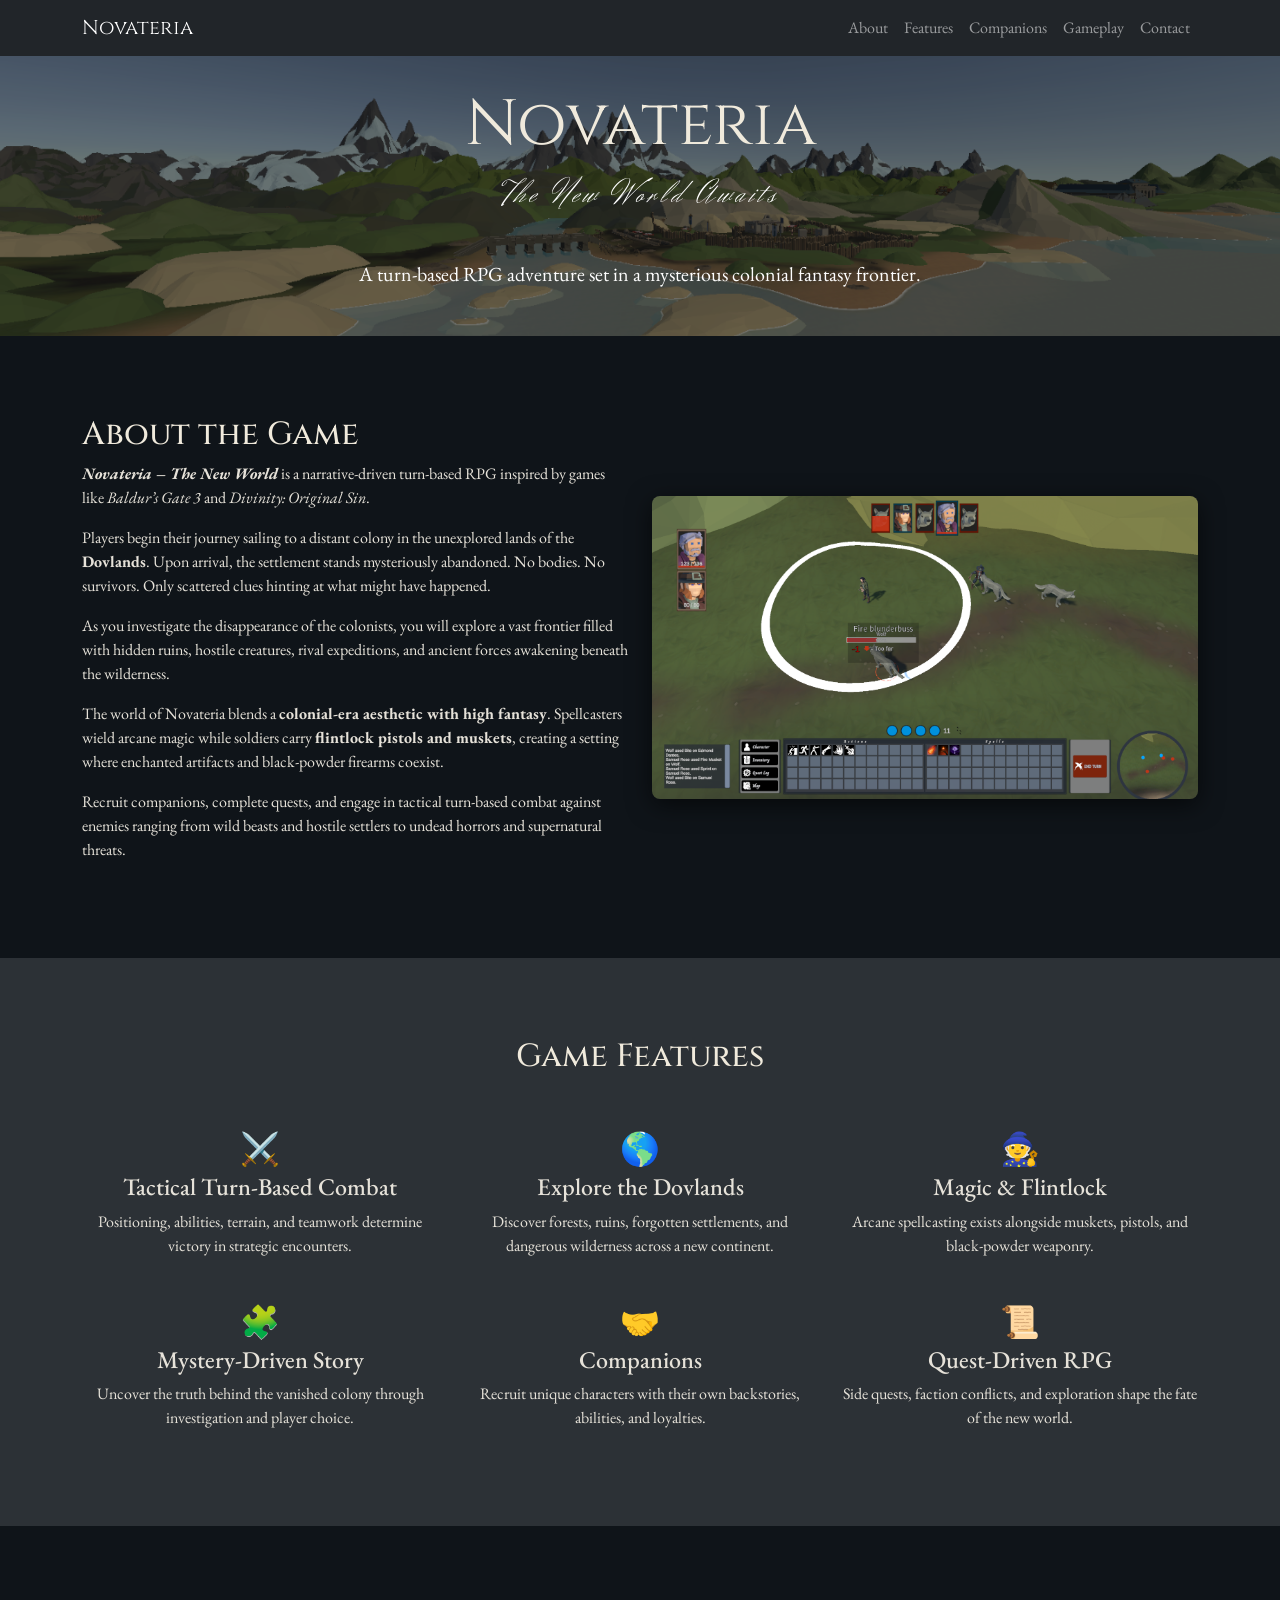
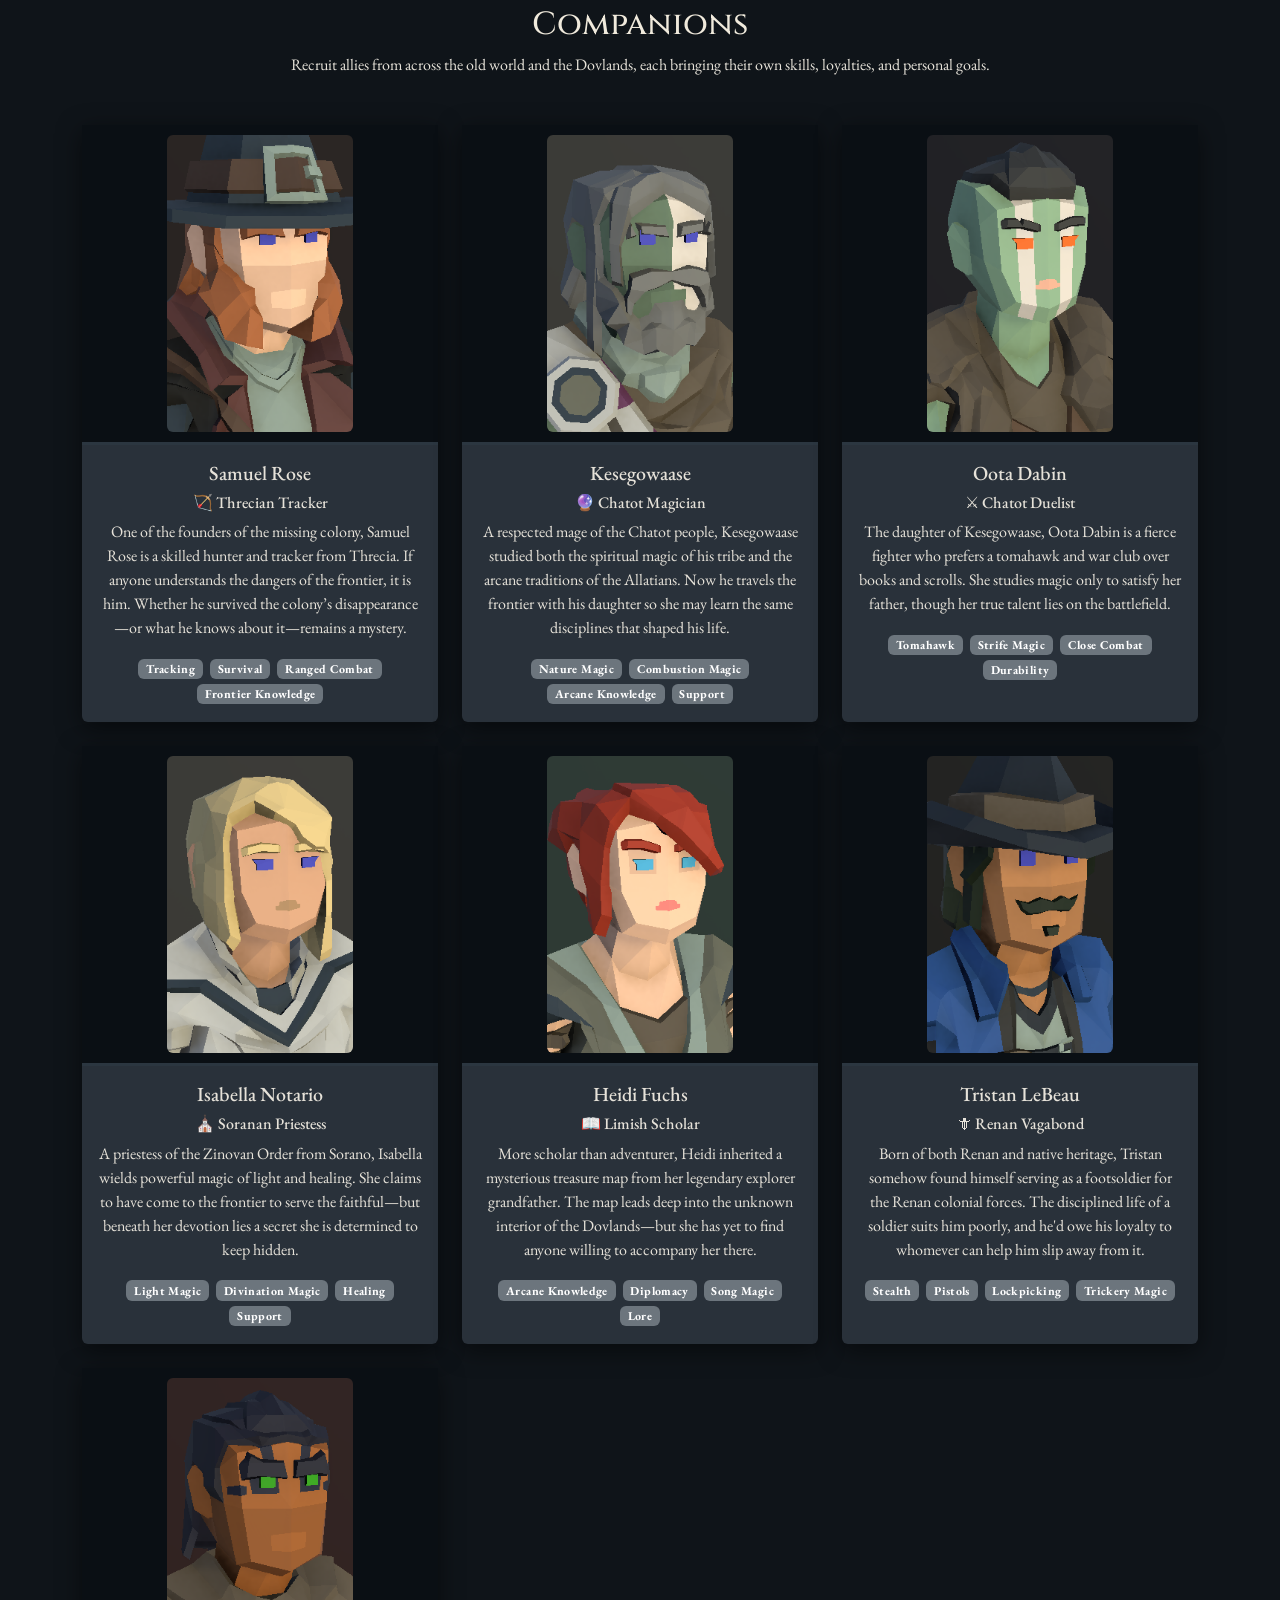
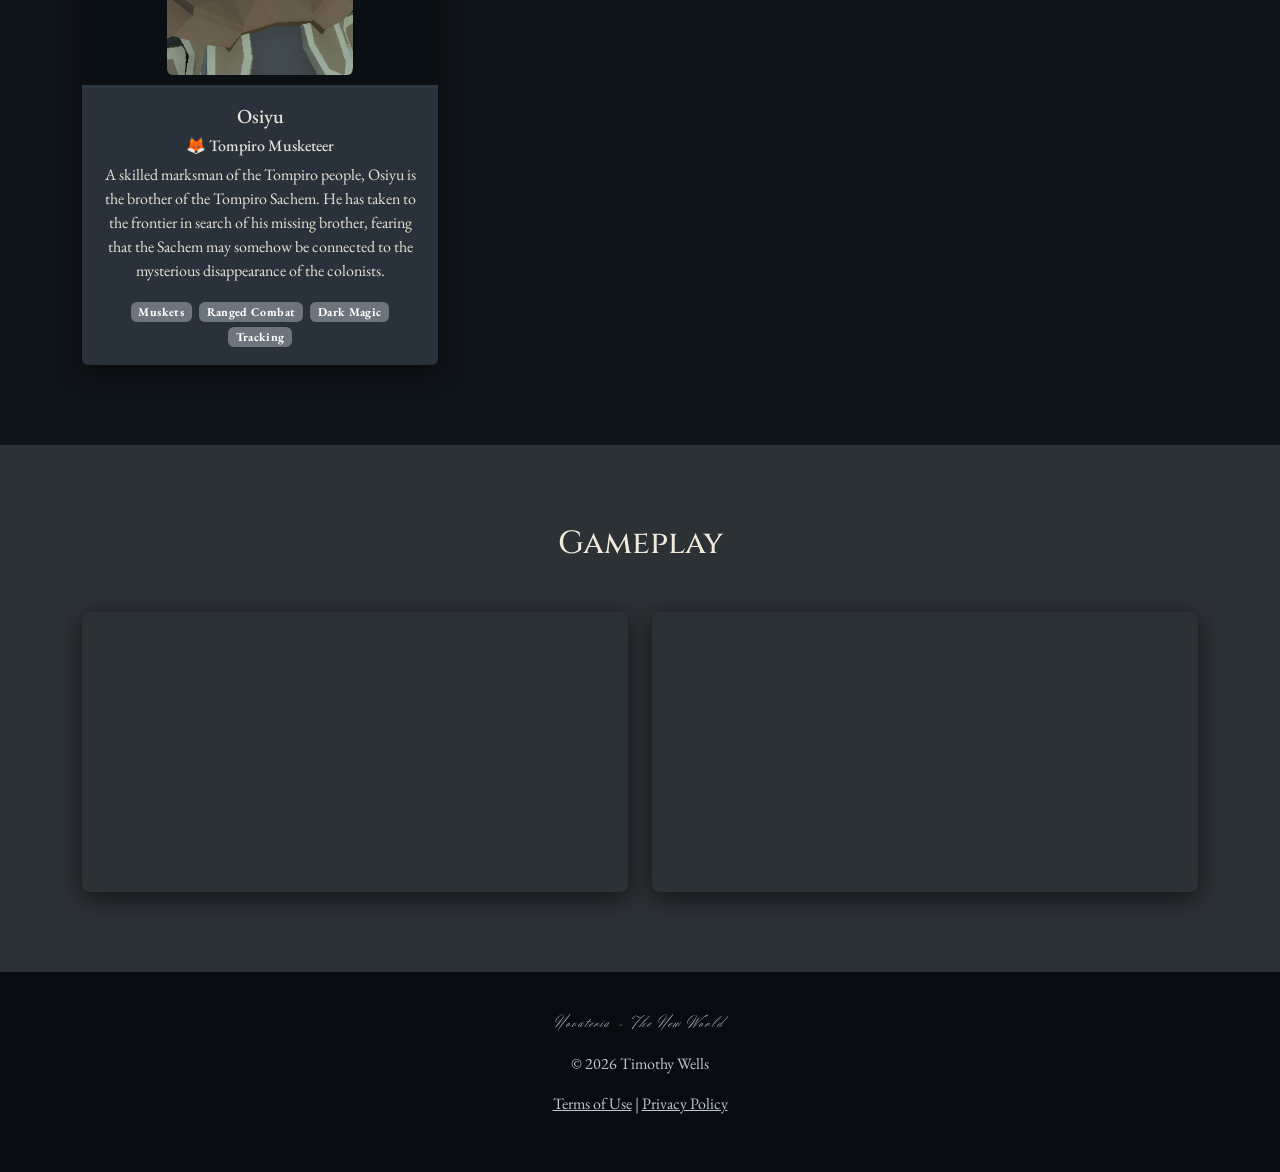
==== commit cf89d696: "ag" ====
--- a/index.html
+++ b/index.html
@@ -12,6 +12,7 @@
 <link href="https://fonts.googleapis.com/css2?family=Cinzel:wght@400;700&family=Herr+Von+Muellerhoff&family=EB+Garamond:wght@400;600&display=swap" rel="stylesheet">
 
     <link rel="stylesheet" href="main.css">
+    <link rel="icon" type="image/x-icon" href="./img/favicon.png">
 </head>
 
 <body>
@@ -34,7 +35,7 @@
                     <li class="nav-item"><a class="nav-link" href="#features">Features</a></li>
                     <li class="nav-item"><a class="nav-link" href="#companions">Companions</a></li>
                     <li class="nav-item"><a class="nav-link" href="#videos">Gameplay</a></li>
-                    <li class="nav-item"><a class="nav-link" href="#devblog">Dev Blog</a></li>
+                    <!-- <li class="nav-item"><a class="nav-link" href="#devblog">Dev Blog</a></li> -->
                     <li class="nav-item"><a class="nav-link" href="./html/contact.html">Contact</a></li>
                 </ul>
 
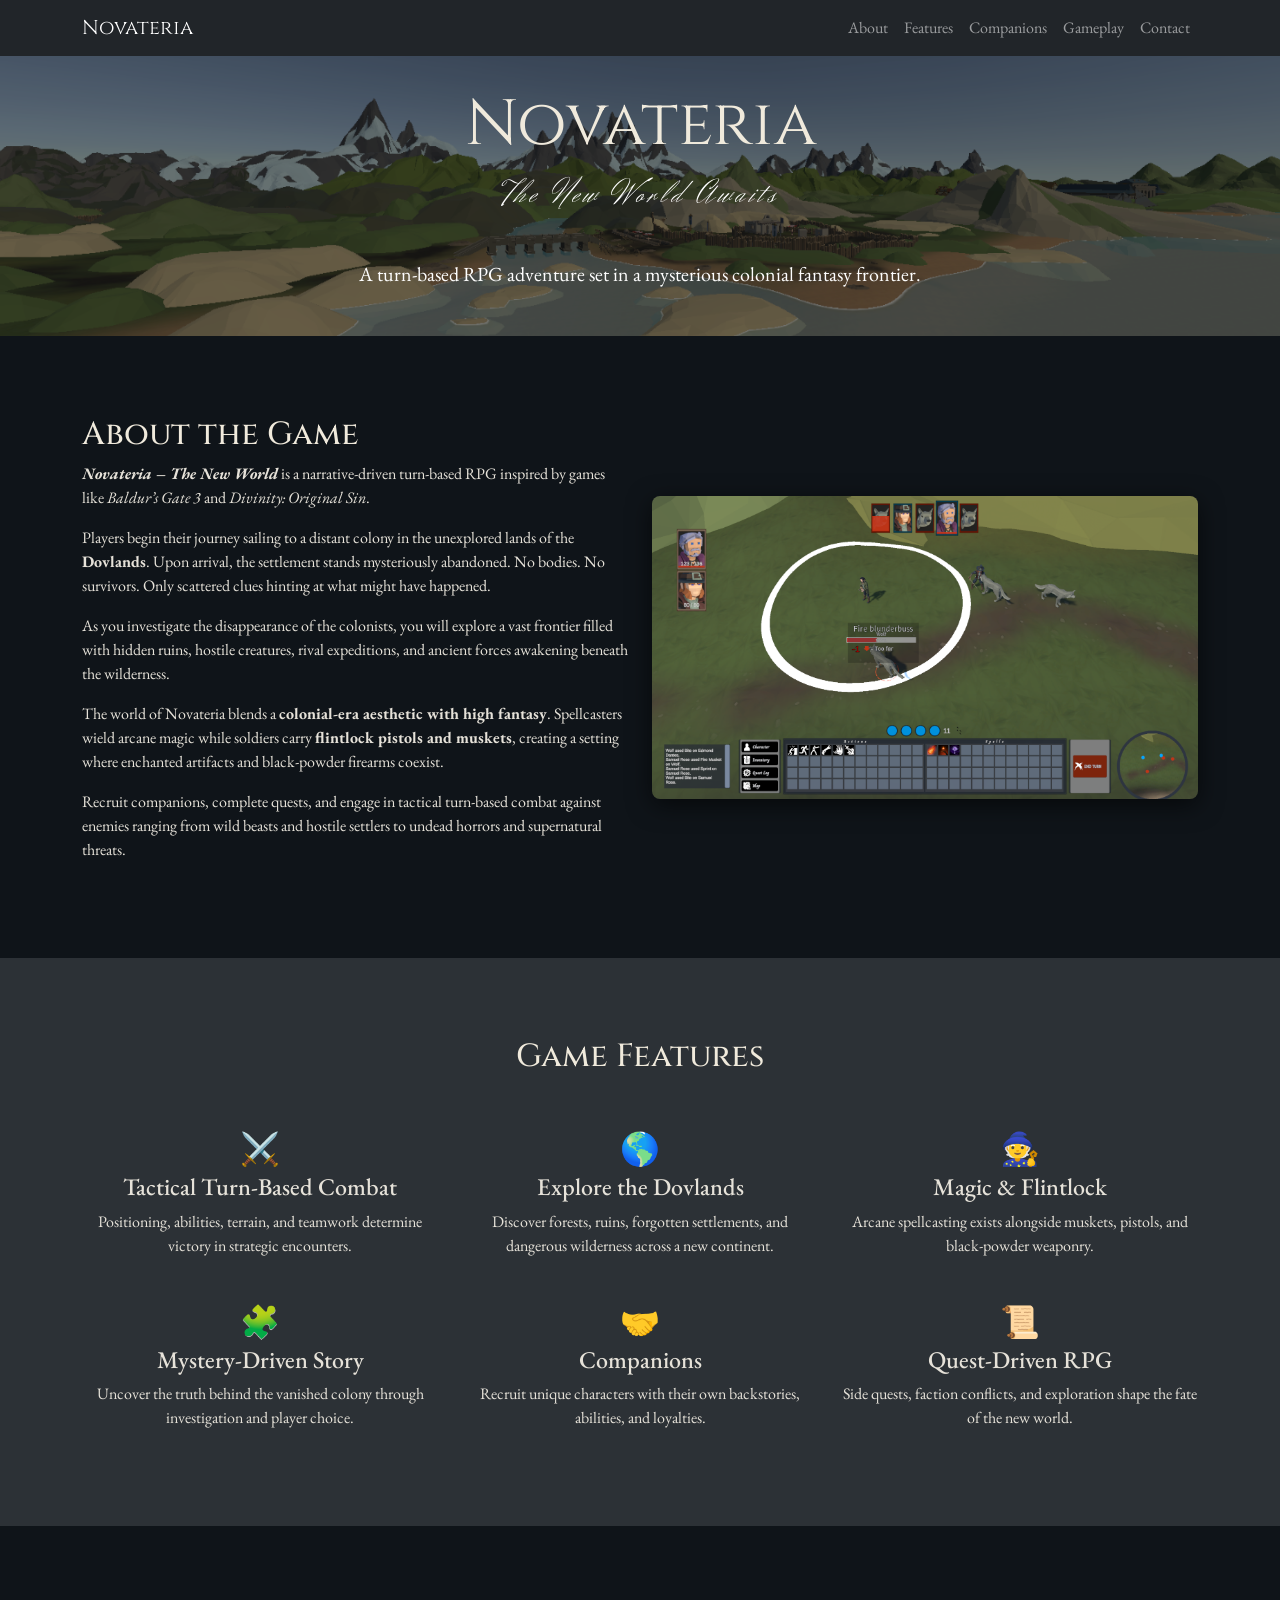
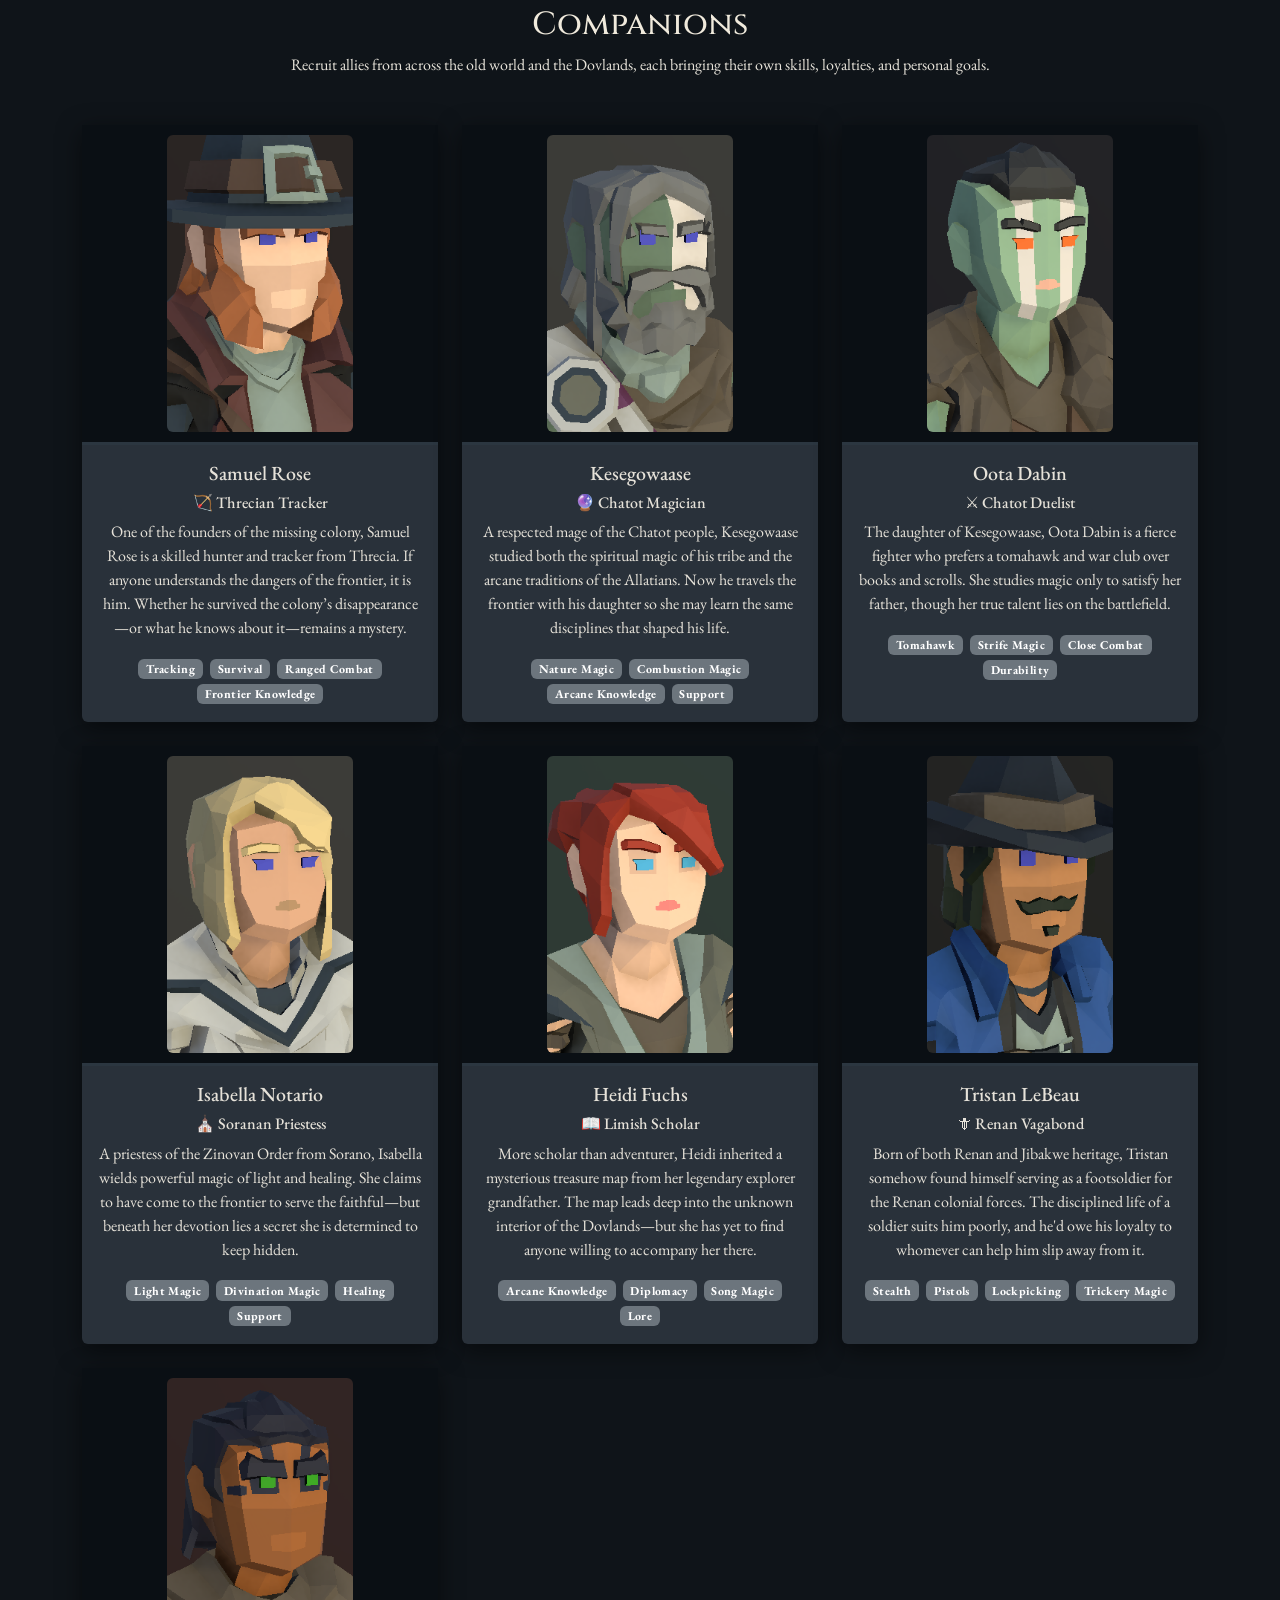
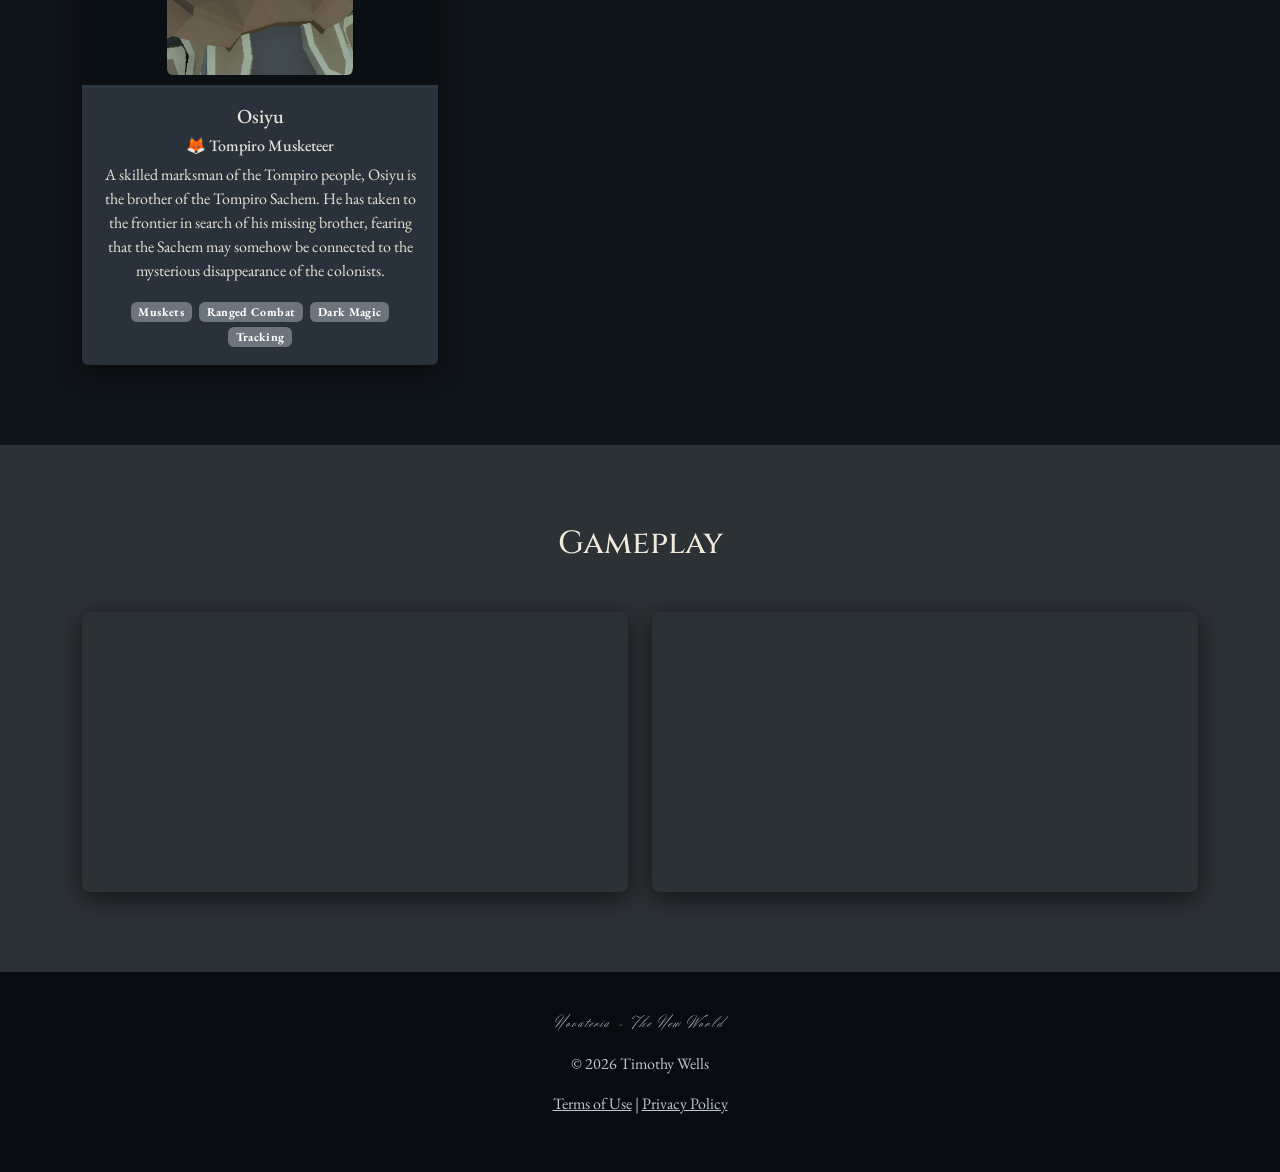
==== commit 5cbef6ce: "e" ====
--- a/index.html
+++ b/index.html
@@ -341,7 +341,7 @@
                             <h6 class="">🗡 Renan Vagabond</h6>
 
                             <p class="card-text">
-                                Born of both Renan and native heritage, Tristan somehow found himself serving as a
+                                Born of both Renan and Jibakwe heritage, Tristan somehow found himself serving as a
                                 footsoldier
                                 for the Renan colonial forces. The disciplined life of a soldier suits him poorly, and
                                 he'd owe his loyalty to whomever can help him slip away from it.
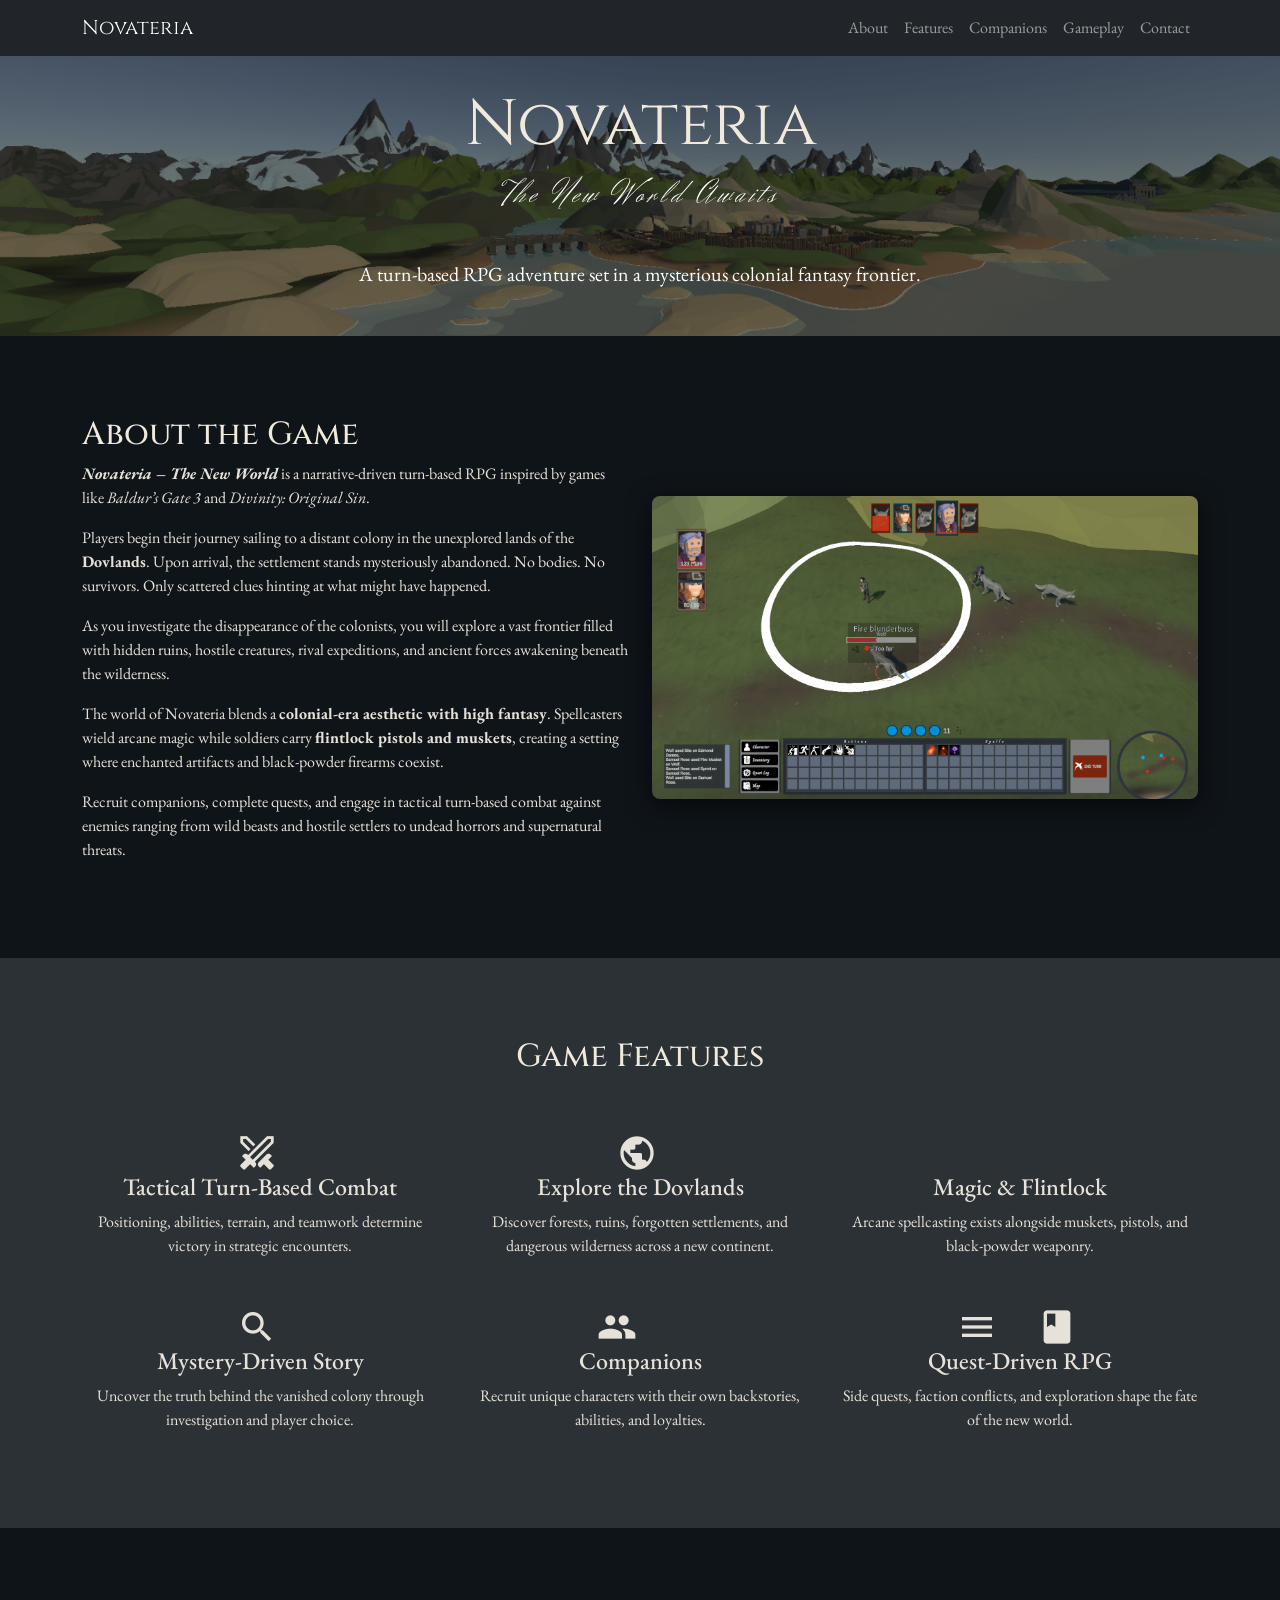
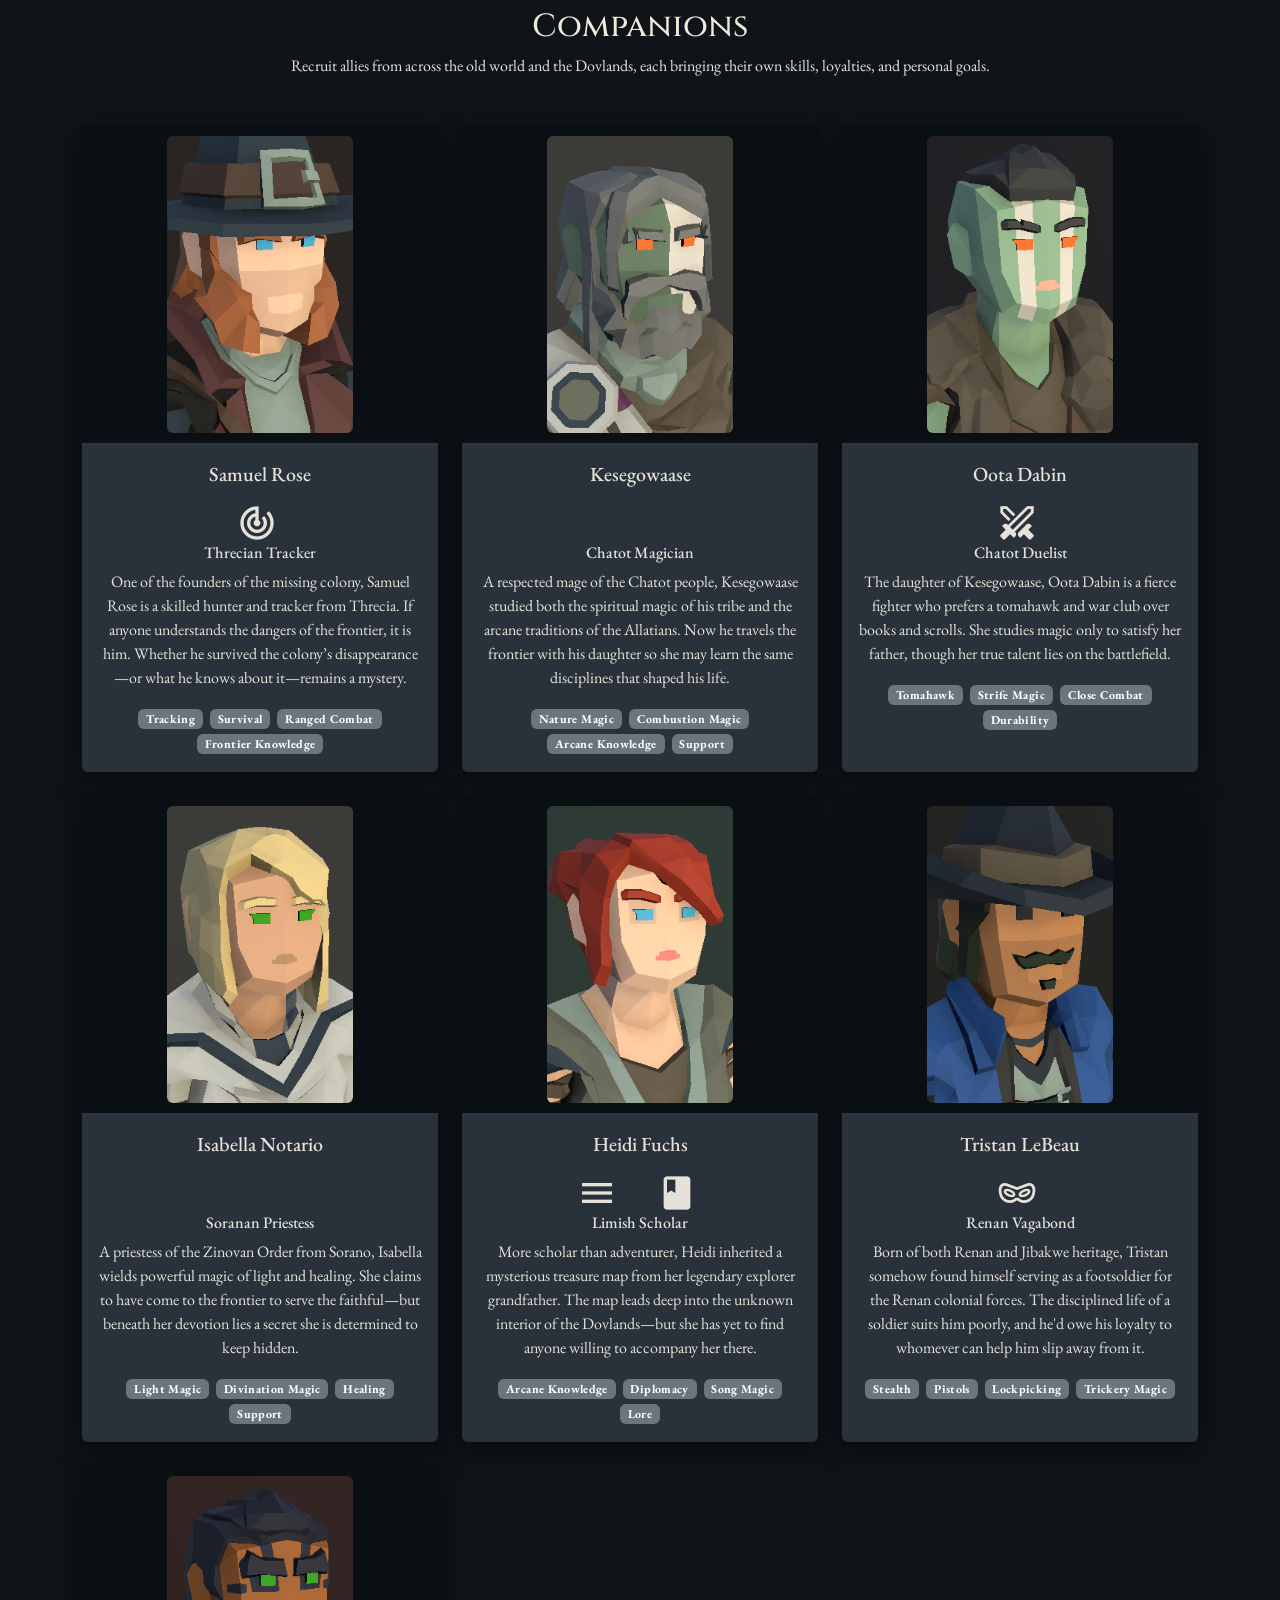
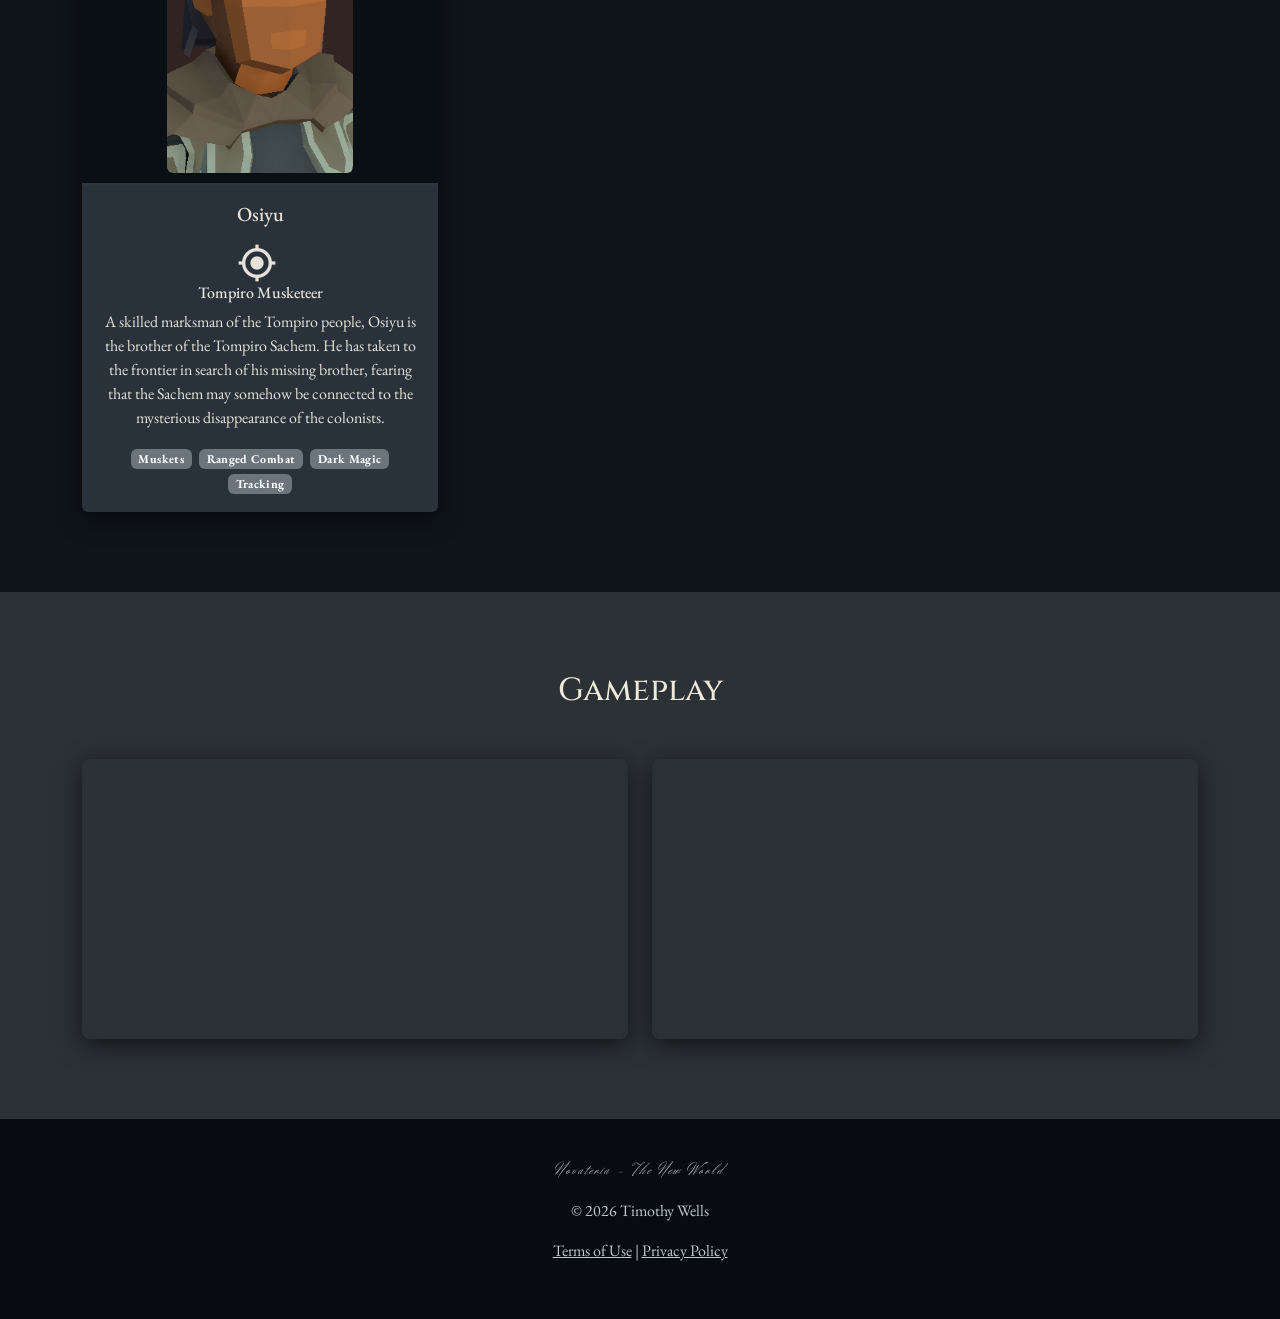
==== commit 4ef282f7: "icons" ====
--- a/index.html
+++ b/index.html
@@ -10,6 +10,7 @@
     <link href="https://cdn.jsdelivr.net/npm/bootstrap@5.3.2/dist/css/bootstrap.min.css" rel="stylesheet">
 
 <link href="https://fonts.googleapis.com/css2?family=Cinzel:wght@400;700&family=Herr+Von+Muellerhoff&family=EB+Garamond:wght@400;600&display=swap" rel="stylesheet">
+<link href="https://fonts.googleapis.com/icon?family=Material+Icons" rel="stylesheet"><link href="https://fonts.googleapis.com/css2?family=Material+Symbols+Outlined" rel="stylesheet">
 
     <link rel="stylesheet" href="main.css">
     <link rel="icon" type="image/x-icon" href="./img/favicon.png">
@@ -113,43 +114,51 @@
 
     <!-- FEATURES -->
     <section id="features" class="section">
-        <div class="container text-center">
-            <h2>Game Features</h2>
-            <div class="row mt-5">
-                <div class="col-md-4">
-                    <div class="feature-icon">⚔️</div>
-                    <h4>Tactical Turn-Based Combat</h4>
-                    <p>Positioning, abilities, terrain, and teamwork determine victory in strategic encounters.</p>
-                </div>
-                <div class="col-md-4">
-                    <div class="feature-icon">🌎</div>
-                    <h4>Explore the Dovlands</h4>
-                    <p>Discover forests, ruins, forgotten settlements, and dangerous wilderness across a new continent.
-                    </p>
-                </div>
-                <div class="col-md-4">
-                    <div class="feature-icon">🧙</div>
-                    <h4>Magic & Flintlock</h4>
-                    <p>Arcane spellcasting exists alongside muskets, pistols, and black-powder weaponry.</p>
-                </div>
-                <div class="col-md-4 mt-4">
-                    <div class="feature-icon">🧩</div>
-                    <h4>Mystery-Driven Story</h4>
-                    <p>Uncover the truth behind the vanished colony through investigation and player choice.</p>
-                </div>
-                <div class="col-md-4 mt-4">
-                    <div class="feature-icon">🤝</div>
-                    <h4>Companions</h4>
-                    <p>Recruit unique characters with their own backstories, abilities, and loyalties.</p>
-                </div>
-                <div class="col-md-4 mt-4">
-                    <div class="feature-icon">📜</div>
-                    <h4>Quest-Driven RPG</h4>
-                    <p>Side quests, faction conflicts, and exploration shape the fate of the new world.</p>
-                </div>
-            </div>
-        </div>
-    </section>
+<div class="container text-center">
+
+<h2>Game Features</h2>
+
+<div class="row mt-5">
+
+<div class="col-md-4">
+<div class="feature-icon"><span class="material-symbols-outlined">swords</span></div>
+<h4>Tactical Turn-Based Combat</h4>
+<p>Positioning, abilities, terrain, and teamwork determine victory in strategic encounters.</p>
+</div>
+
+<div class="col-md-4">
+<div class="feature-icon"><span class="material-icons">public</span></div>
+<h4>Explore the Dovlands</h4>
+<p>Discover forests, ruins, forgotten settlements, and dangerous wilderness across a new continent.</p>
+</div>
+
+<div class="col-md-4">
+<div class="feature-icon"><span class="material-icons">auto_fix_high</span></div>
+<h4>Magic & Flintlock</h4>
+<p>Arcane spellcasting exists alongside muskets, pistols, and black-powder weaponry.</p>
+</div>
+
+<div class="col-md-4 mt-4">
+<div class="feature-icon"><span class="material-icons">search</span></div>
+<h4>Mystery-Driven Story</h4>
+<p>Uncover the truth behind the vanished colony through investigation and player choice.</p>
+</div>
+
+<div class="col-md-4 mt-4">
+<div class="feature-icon"><span class="material-icons">groups</span></div>
+<h4>Companions</h4>
+<p>Recruit unique characters with their own backstories, abilities, and loyalties.</p>
+</div>
+
+<div class="col-md-4 mt-4">
+<div class="feature-icon"><span class="material-icons">menu_book</span></div>
+<h4>Quest-Driven RPG</h4>
+<p>Side quests, faction conflicts, and exploration shape the fate of the new world.</p>
+</div>
+
+</div>
+</div>
+</section>
 
     <!-- COMPANIONS -->
 
@@ -174,7 +183,9 @@
                         <div class="card-body">
 
                             <h5 class="card-title">Samuel Rose</h5>
-                            <h6 class="">🏹 Threcian Tracker</h6>
+                            <div class="feature-icon"><span class="material-icons">track_changes</span></div>
+                            <h6 class="">
+Threcian Tracker</h6>
 
                             <p class="card-text">
                                 One of the founders of the missing colony, Samuel Rose is a skilled hunter and tracker
@@ -207,7 +218,8 @@
                         <div class="card-body">
 
                             <h5 class="card-title">Kesegowaase</h5>
-                            <h6 class="">🔮 Chatot Magician</h6>
+                            <div class="feature-icon"><span class="material-icons">auto_fix_high</span></div>
+                            <h6 class="">Chatot Magician</h6>
 
                             <p class="card-text">
                                 A respected mage of the Chatot people, Kesegowaase studied both the spiritual magic of
@@ -240,7 +252,8 @@
                         <div class="card-body">
 
                             <h5 class="card-title">Oota Dabin</h5>
-                            <h6 class="">⚔ Chatot Duelist</h6>
+                            <div class="feature-icon"><span class="material-symbols-outlined">swords</span></div>
+                            <h6 class="">Chatot Duelist</h6>
 
                             <p class="card-text">
                                 The daughter of Kesegowaase, Oota Dabin is a fierce fighter who prefers a tomahawk and
@@ -272,7 +285,8 @@
                         <div class="card-body">
 
                             <h5 class="card-title">Isabella Notario</h5>
-                            <h6 class="">⛪ Soranan Priestess</h6>
+                            <div class="feature-icon"><span class="material-icons">church</span></div>
+                            <h6 class="">Soranan Priestess</h6>
 
                             <p class="card-text">
                                 A priestess of the Zinovan Order from Sorano, Isabella wields powerful magic of light
@@ -305,7 +319,8 @@
                         <div class="card-body">
 
                             <h5 class="card-title">Heidi Fuchs</h5>
-                            <h6 class="">📖 Limish Scholar</h6>
+                            <div class="feature-icon"><span class="material-icons">menu_book</span></div>
+                            <h6 class="">Limish Scholar</h6>
 
                             <p class="card-text">
                                 More scholar than adventurer, Heidi inherited a mysterious treasure map from her
@@ -338,7 +353,8 @@
                         <div class="card-body">
 
                             <h5 class="card-title">Tristan LeBeau</h5>
-                            <h6 class="">🗡 Renan Vagabond</h6>
+                            <div class="feature-icon"><span class="material-symbols-outlined">domino_mask</span></div>
+                            <h6 class="">Renan Vagabond</h6>
 
                             <p class="card-text">
                                 Born of both Renan and Jibakwe heritage, Tristan somehow found himself serving as a
@@ -370,7 +386,8 @@
                         <div class="card-body">
 
                             <h5 class="card-title">Osiyu</h5>
-                            <h6 class="">🦊 Tompiro Musketeer</h6>
+                            <div class="feature-icon"><span class="material-icons">gps_fixed</span></div>
+                            <h6 class="">Tompiro Musketeer</h6>
 
                             <p class="card-text">
                                 A skilled marksman of the Tompiro people, Osiyu is the brother of the Tompiro Sachem.
--- a/main.css
+++ b/main.css
@@ -169,4 +169,19 @@
 #contact .card{
     border:none;
     box-shadow:0 6px 25px rgba(0,0,0,0.5);
+}
+
+.material-icons{
+vertical-align:middle;
+margin-right:6px;
+}
+
+.feature-icon .material-icons{
+font-size:40px;
+}
+
+.material-symbols-outlined{
+font-size:40px;
+vertical-align:middle;
+margin-right:6px;
 }
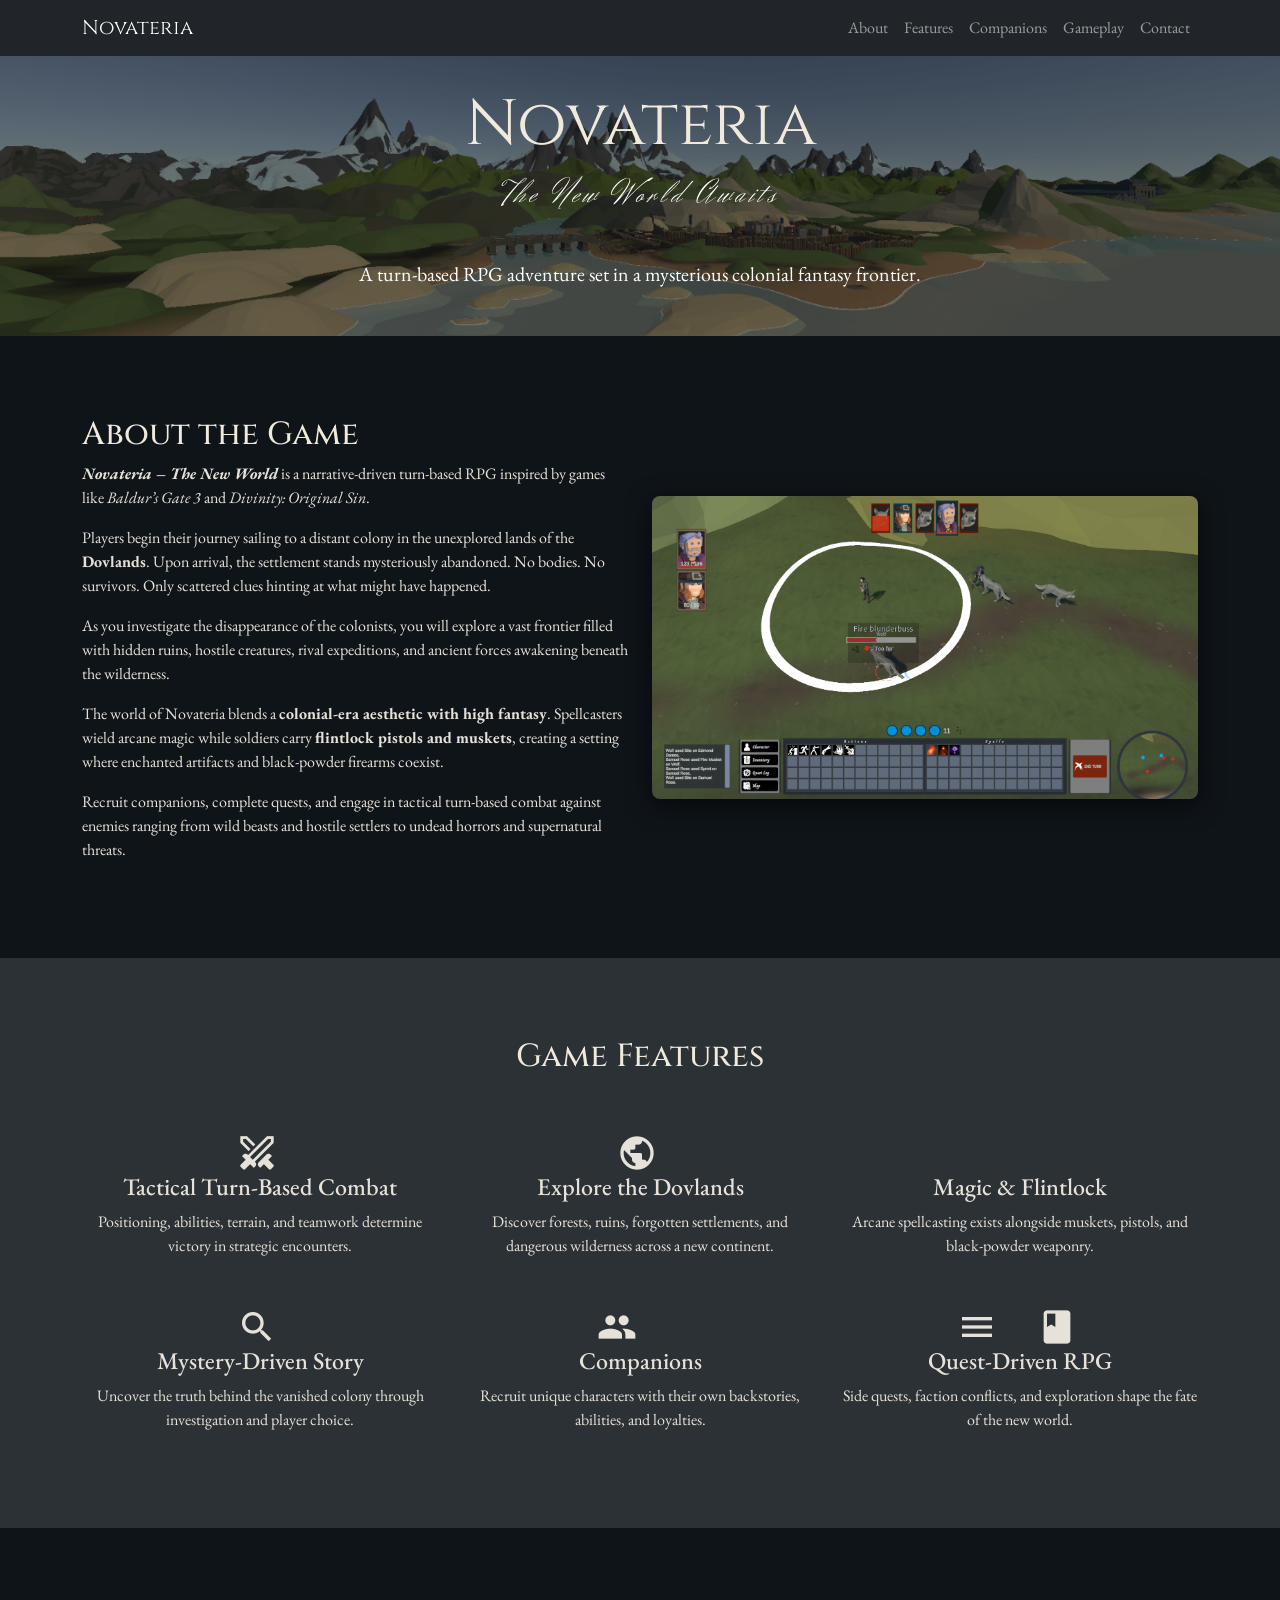
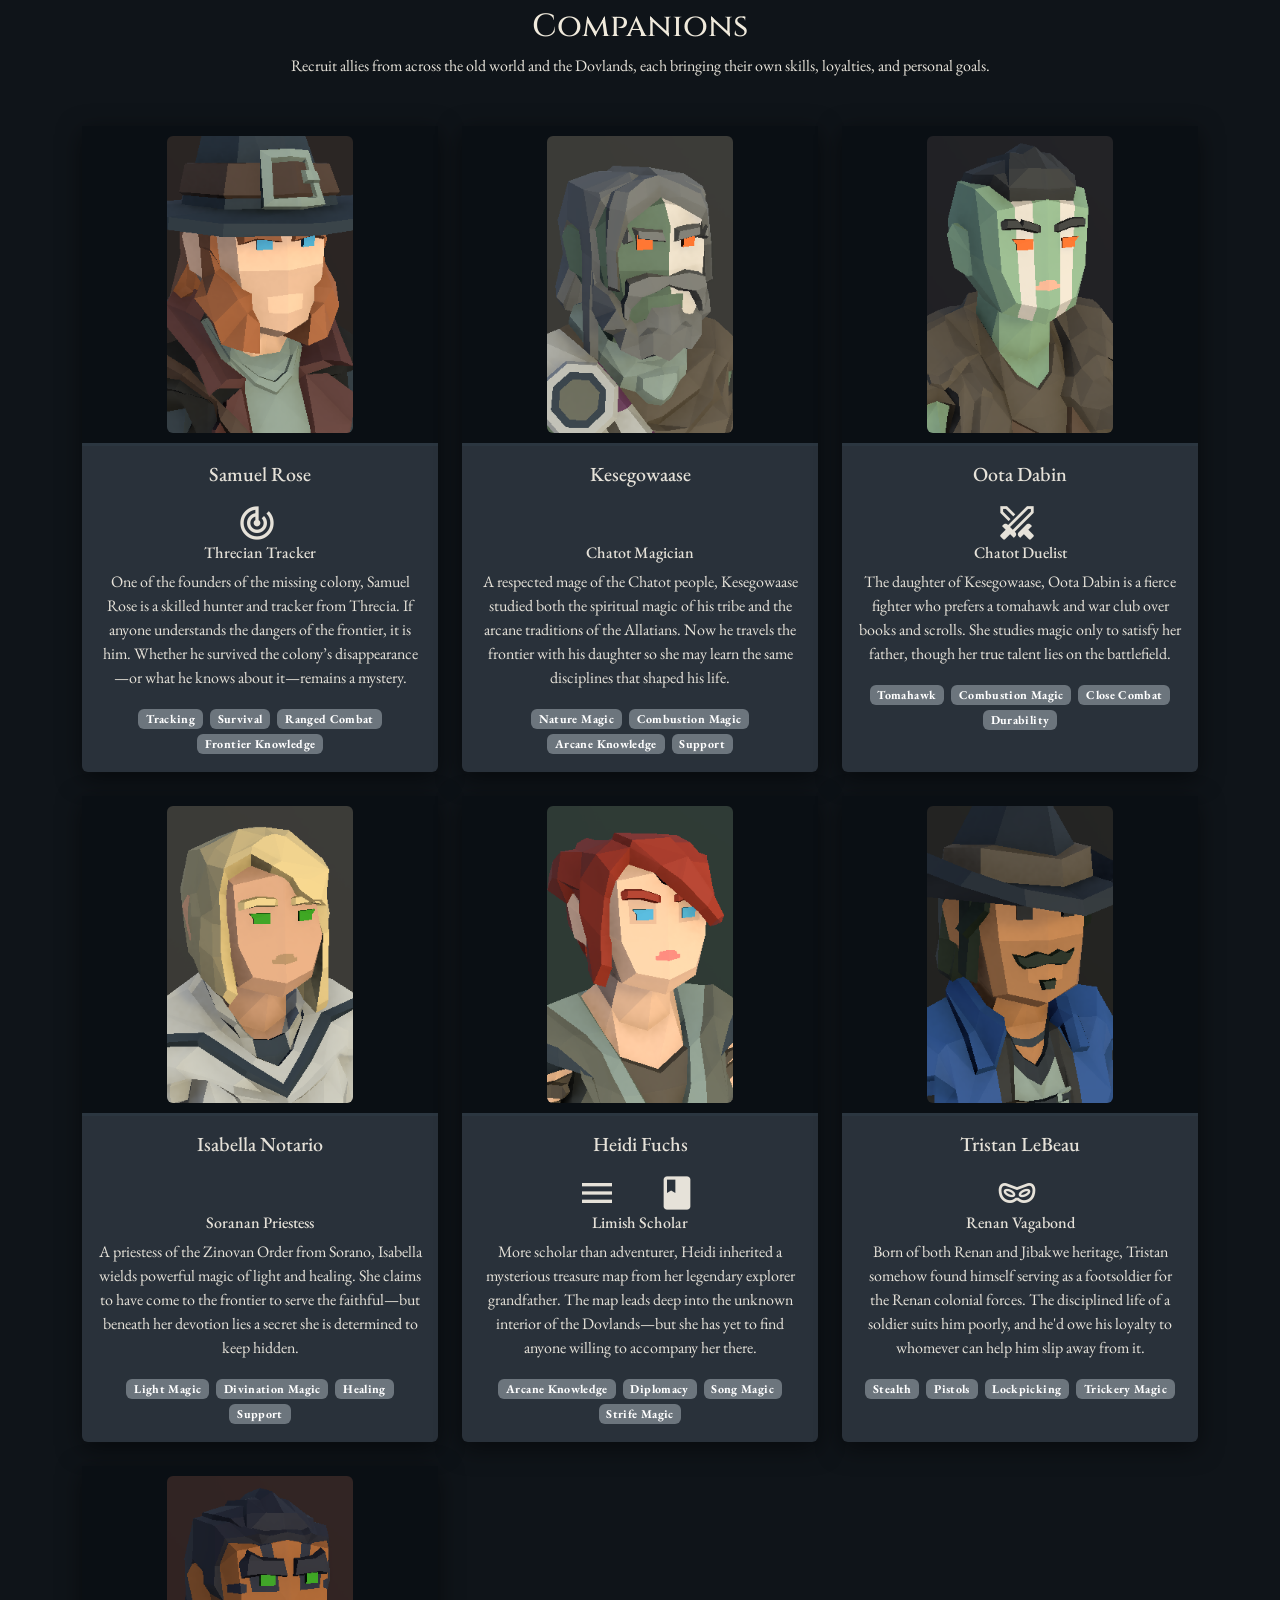
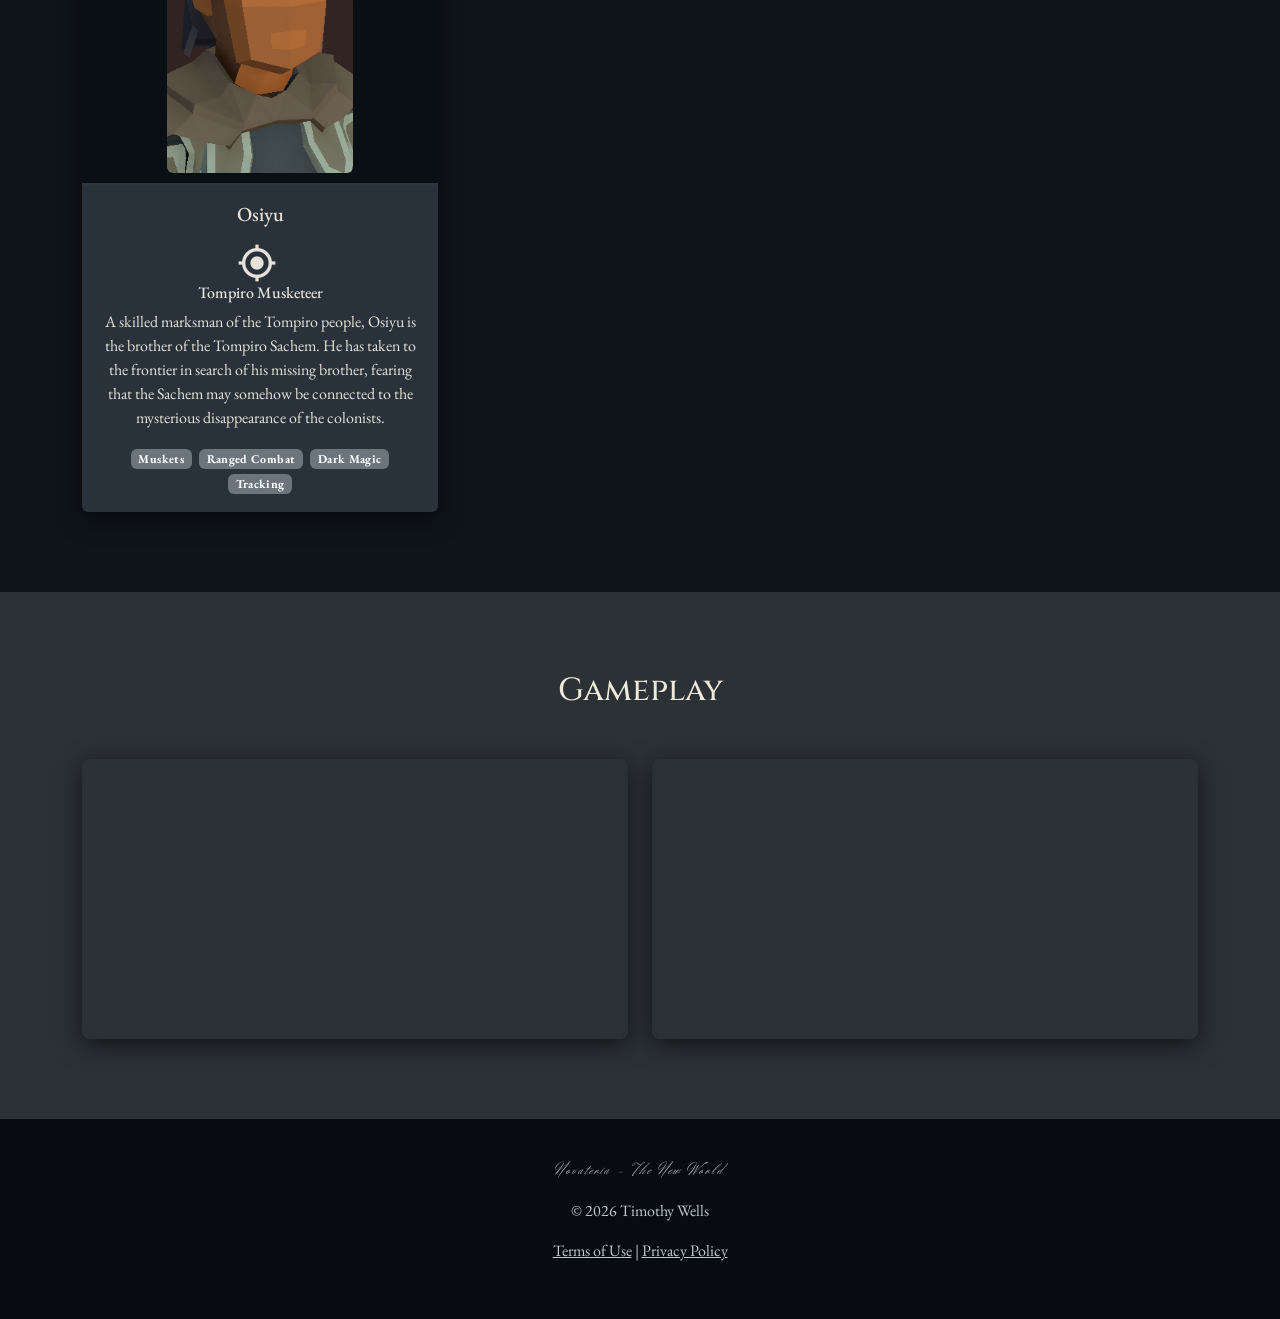
==== commit 9f5e1b43: "magic types" ====
--- a/index.html
+++ b/index.html
@@ -264,7 +264,7 @@
 
                             <div class="mt-3">
                                 <span class="badge bg-secondary">Tomahawk</span>
-                                <span class="badge bg-secondary">Strife Magic</span>
+                                <span class="badge bg-secondary">Combustion Magic</span>
                                 <span class="badge bg-secondary">Close Combat</span>
                                 <span class="badge bg-secondary">Durability</span>
                             </div>
@@ -334,7 +334,7 @@
                                 <span class="badge bg-secondary">Arcane Knowledge</span>
                                 <span class="badge bg-secondary">Diplomacy</span>
                                 <span class="badge bg-secondary">Song Magic</span>
-                                <span class="badge bg-secondary">Lore</span>
+                                <span class="badge bg-secondary">Strife Magic</span>
                             </div>
 
                         </div>
